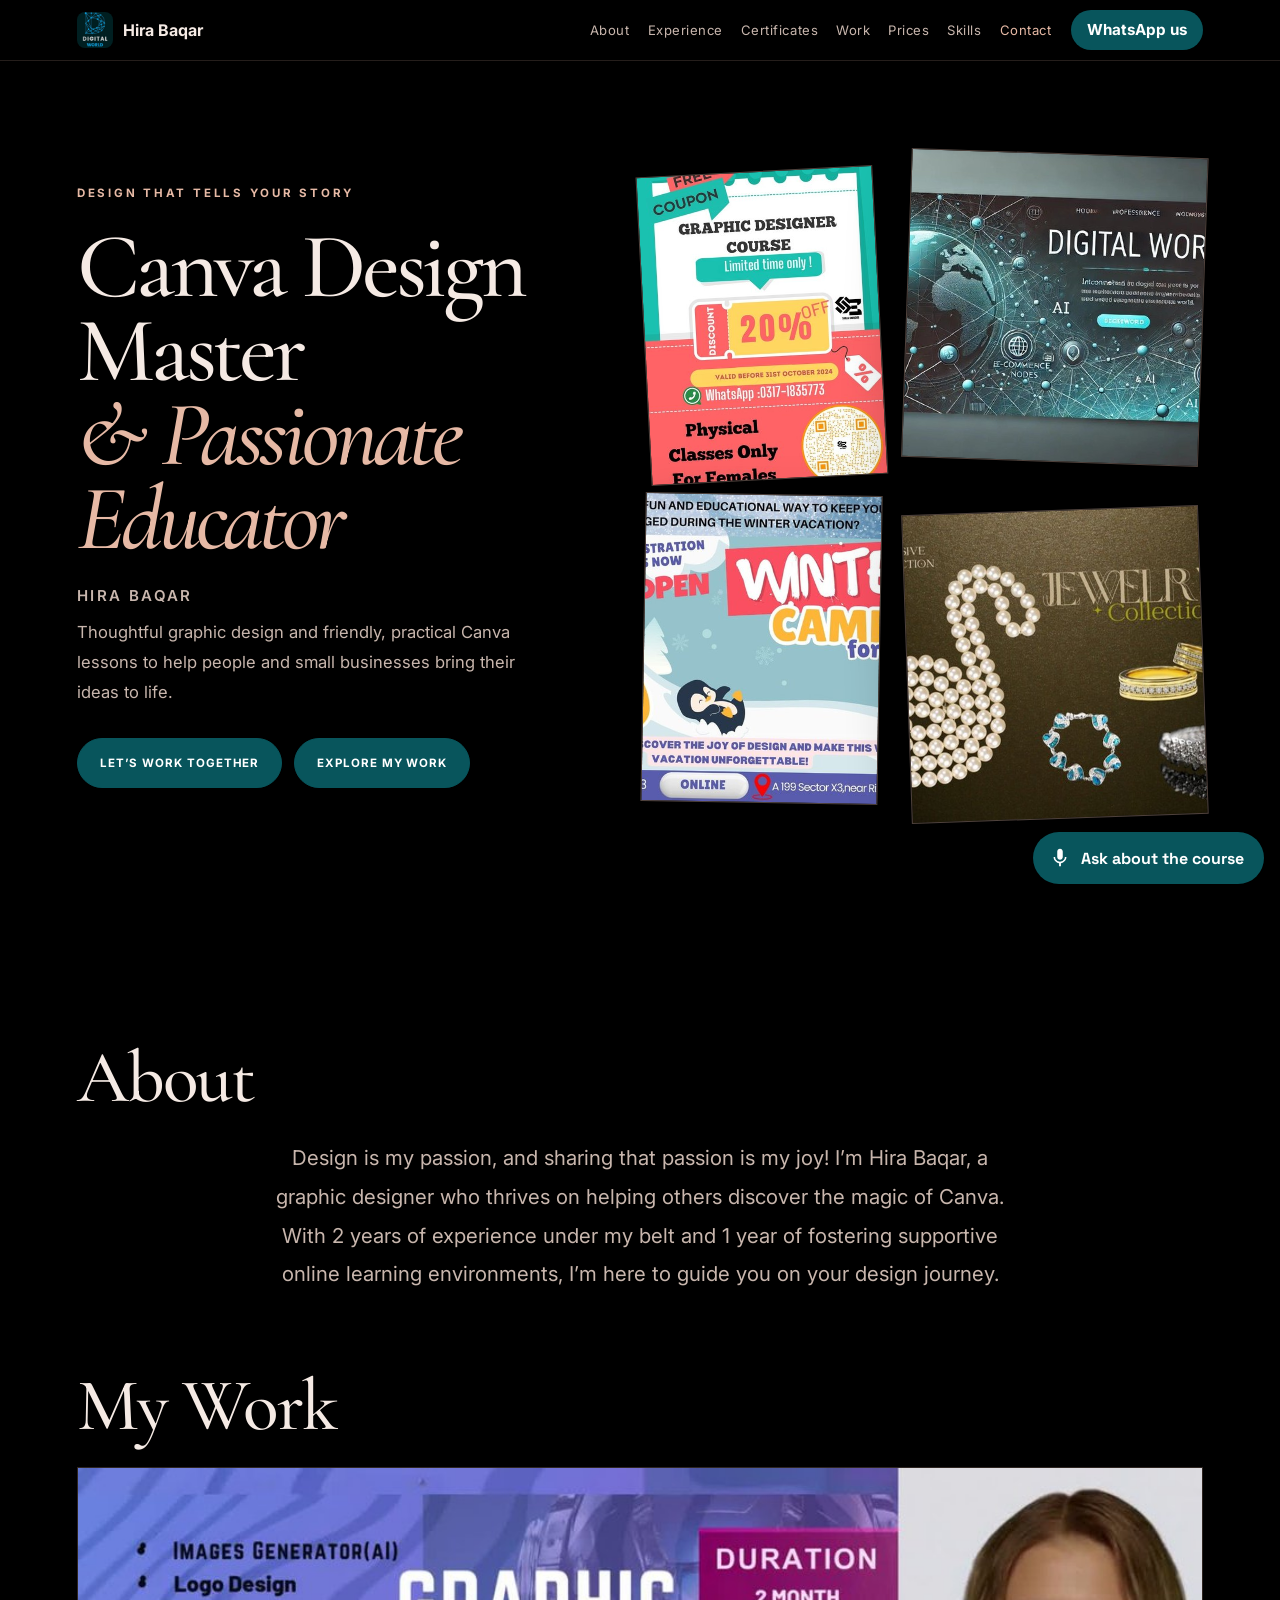
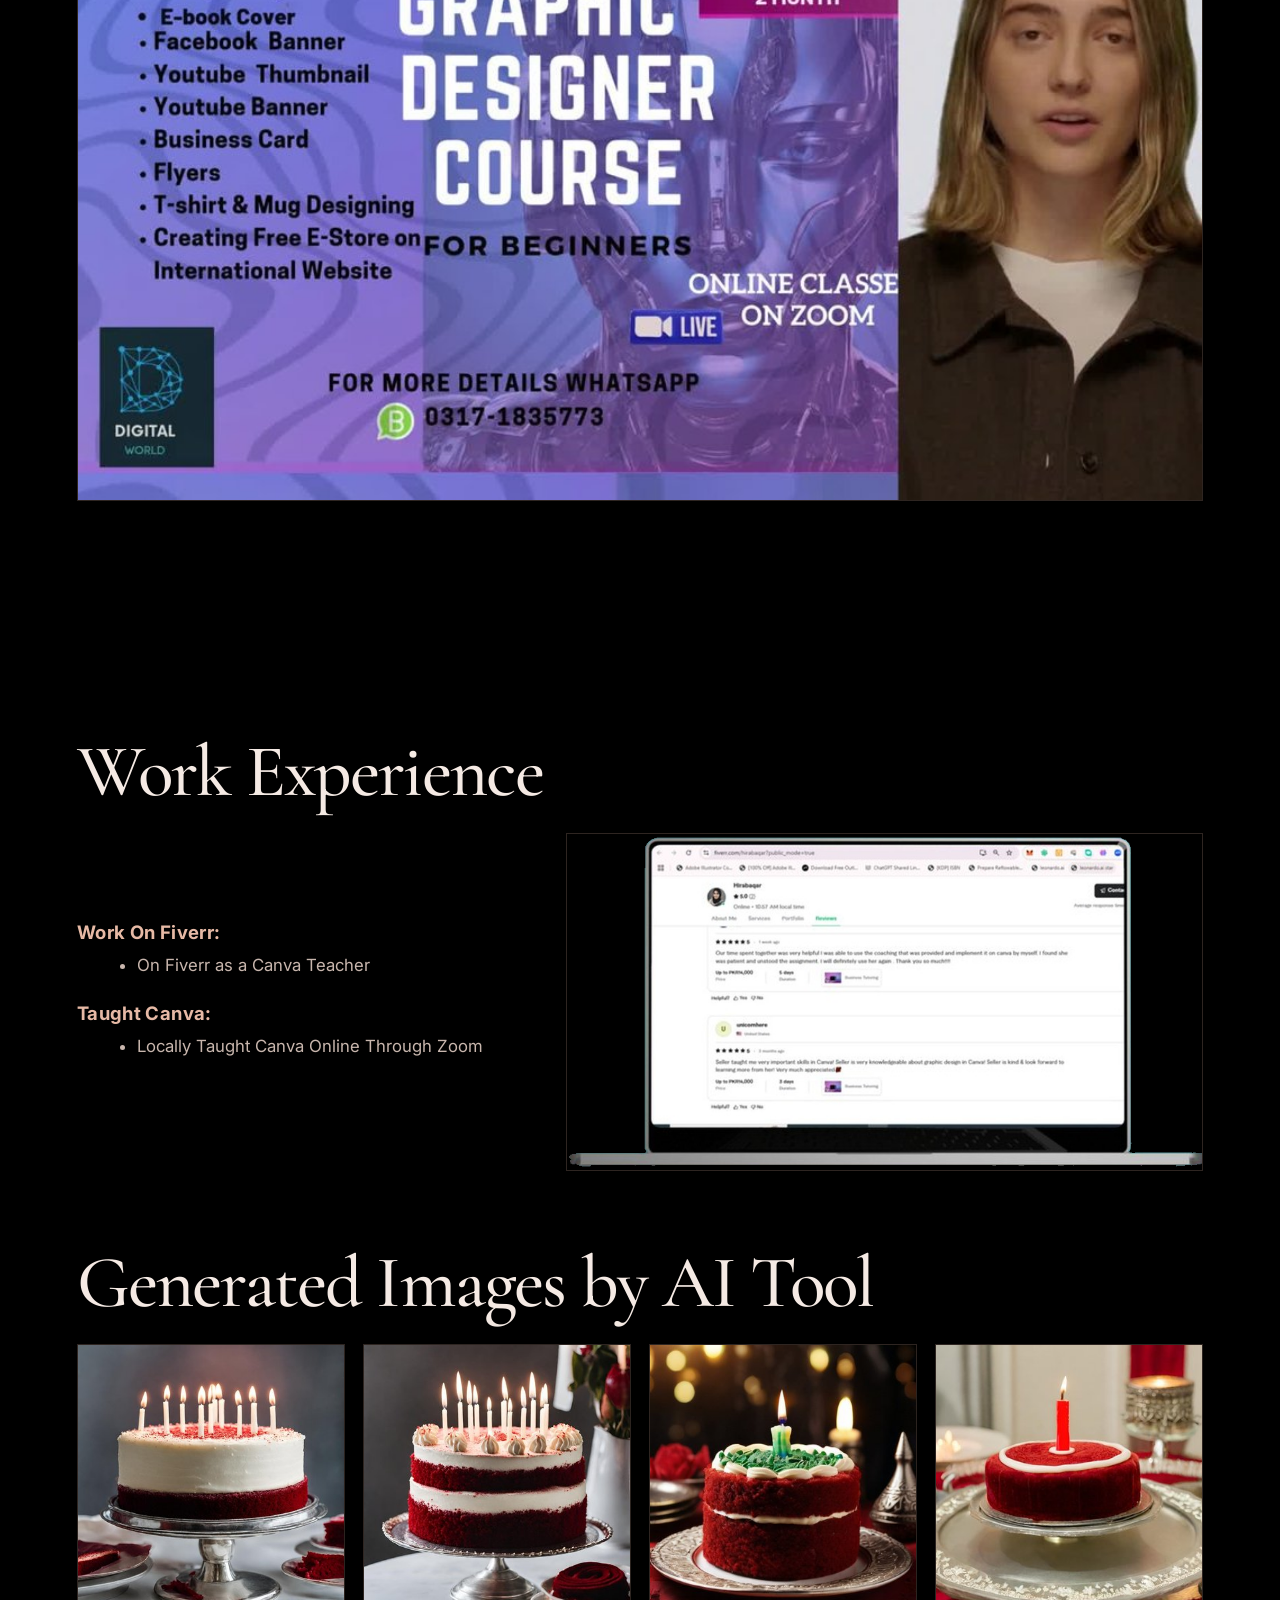
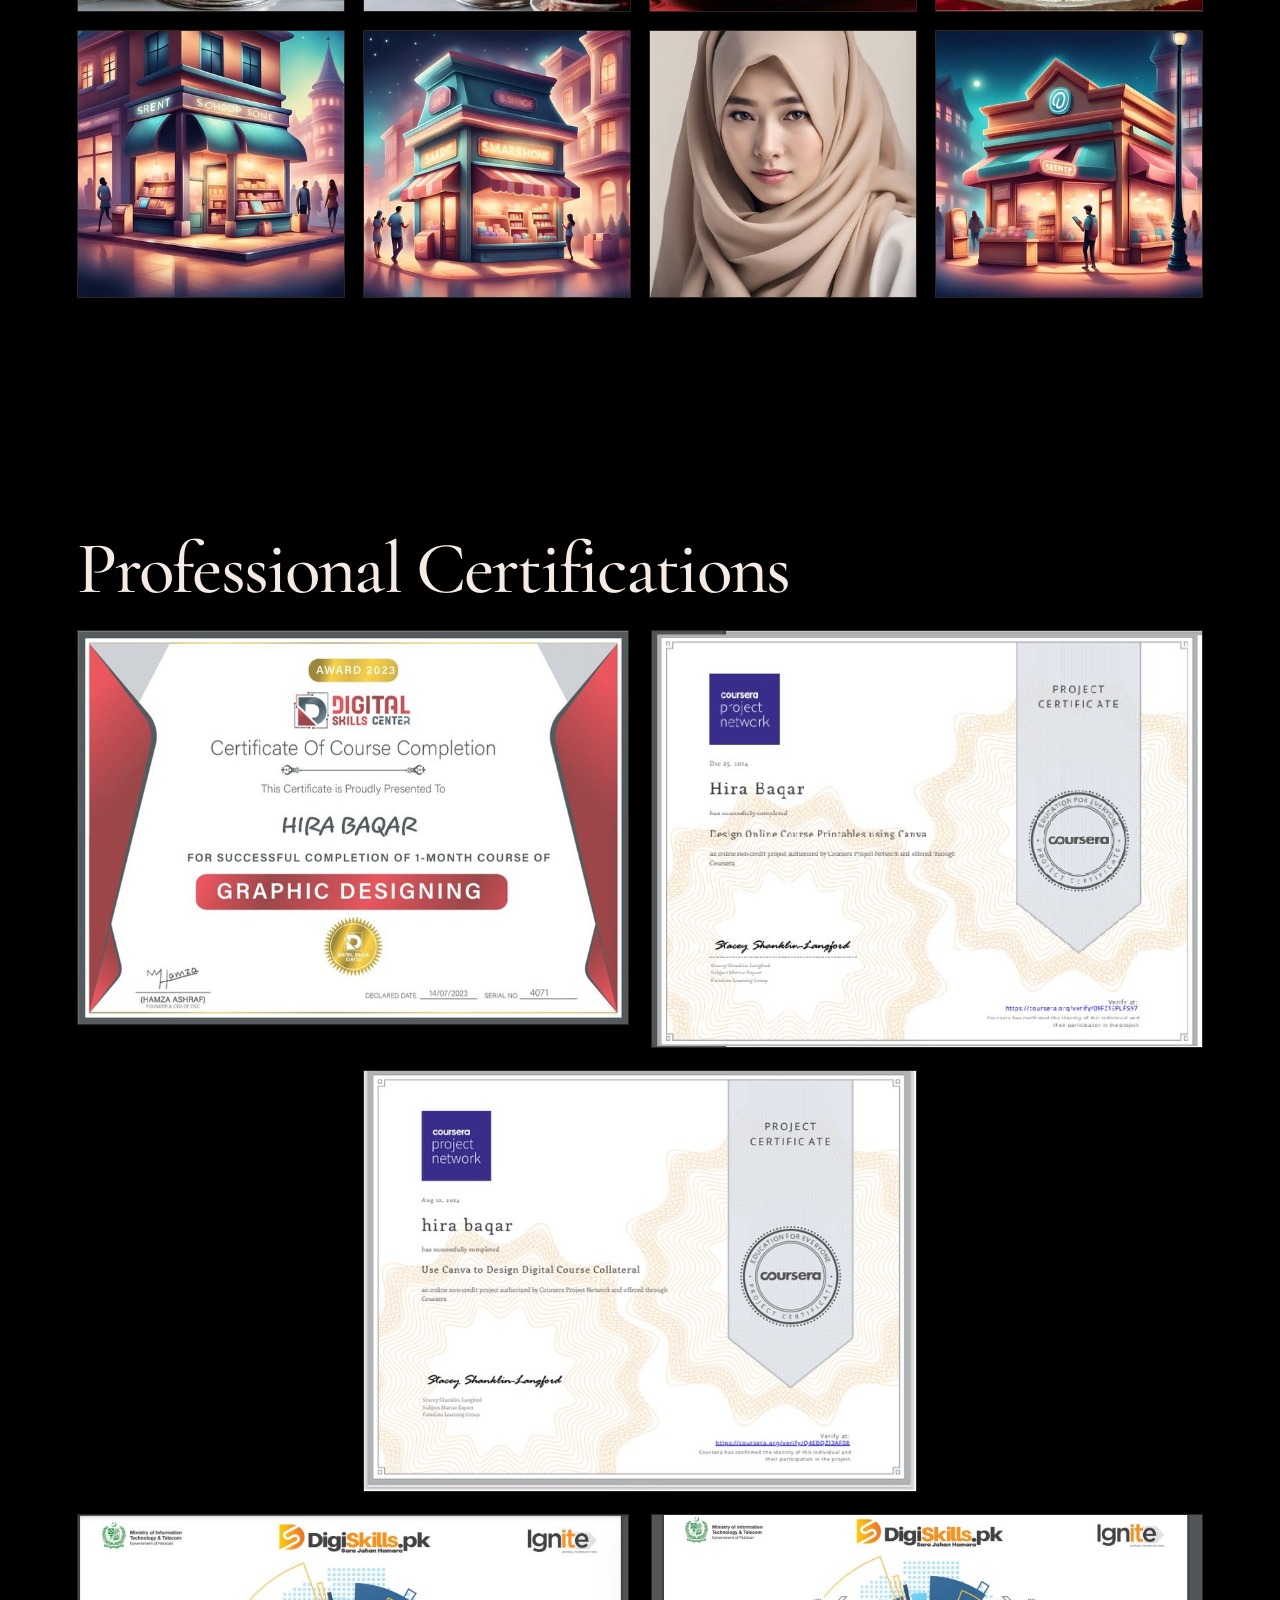
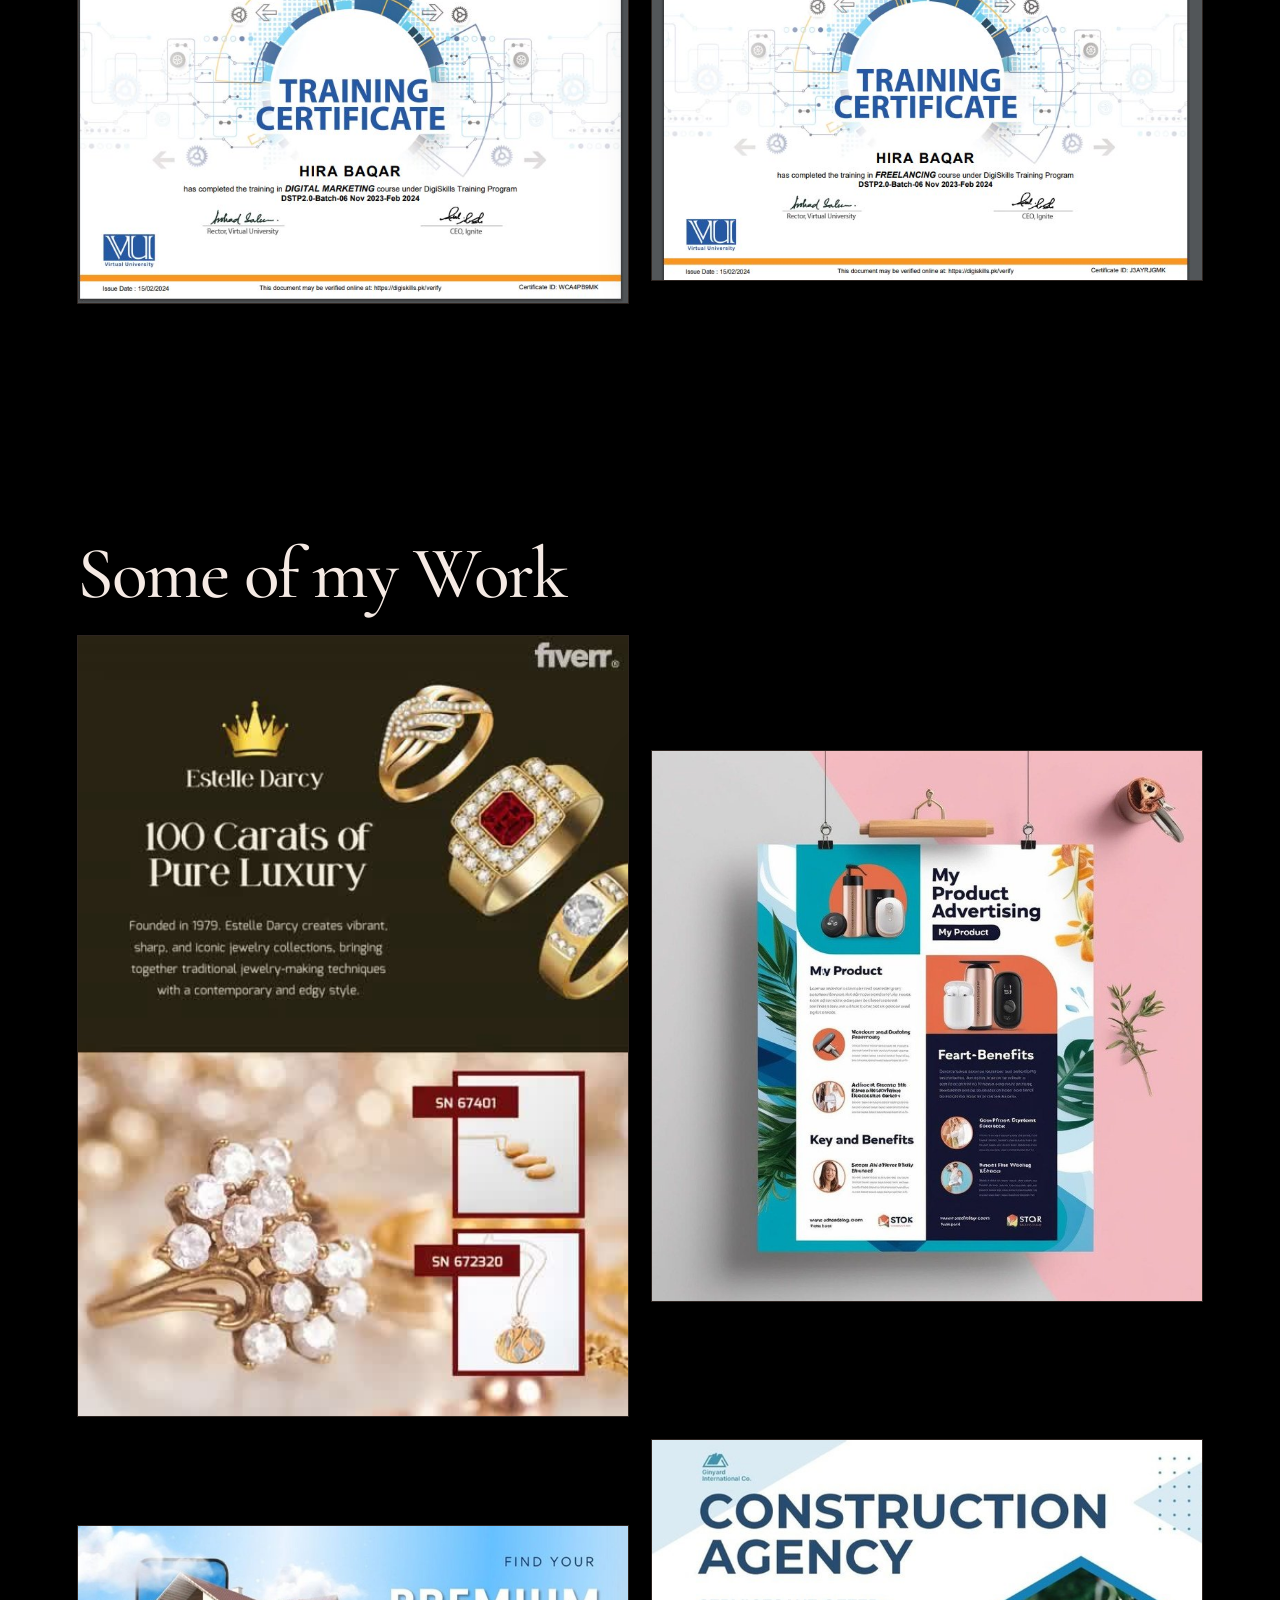
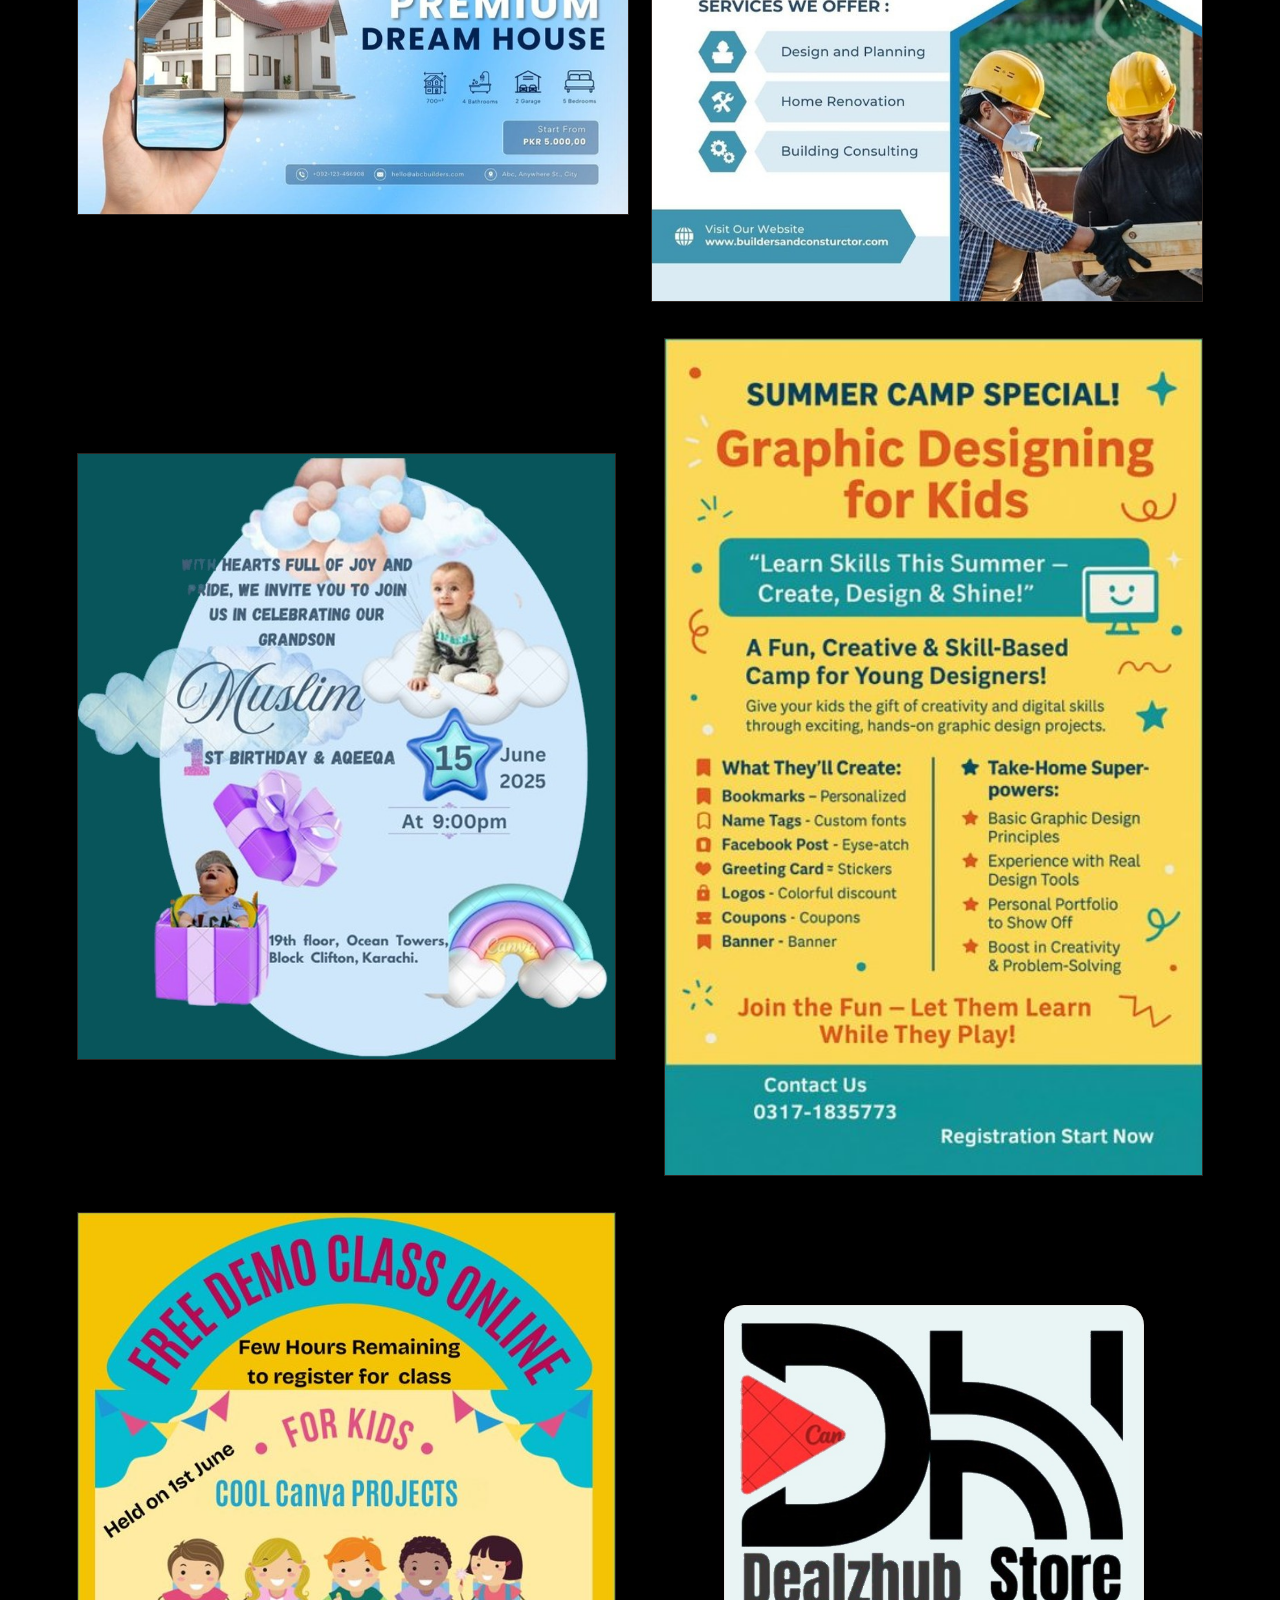
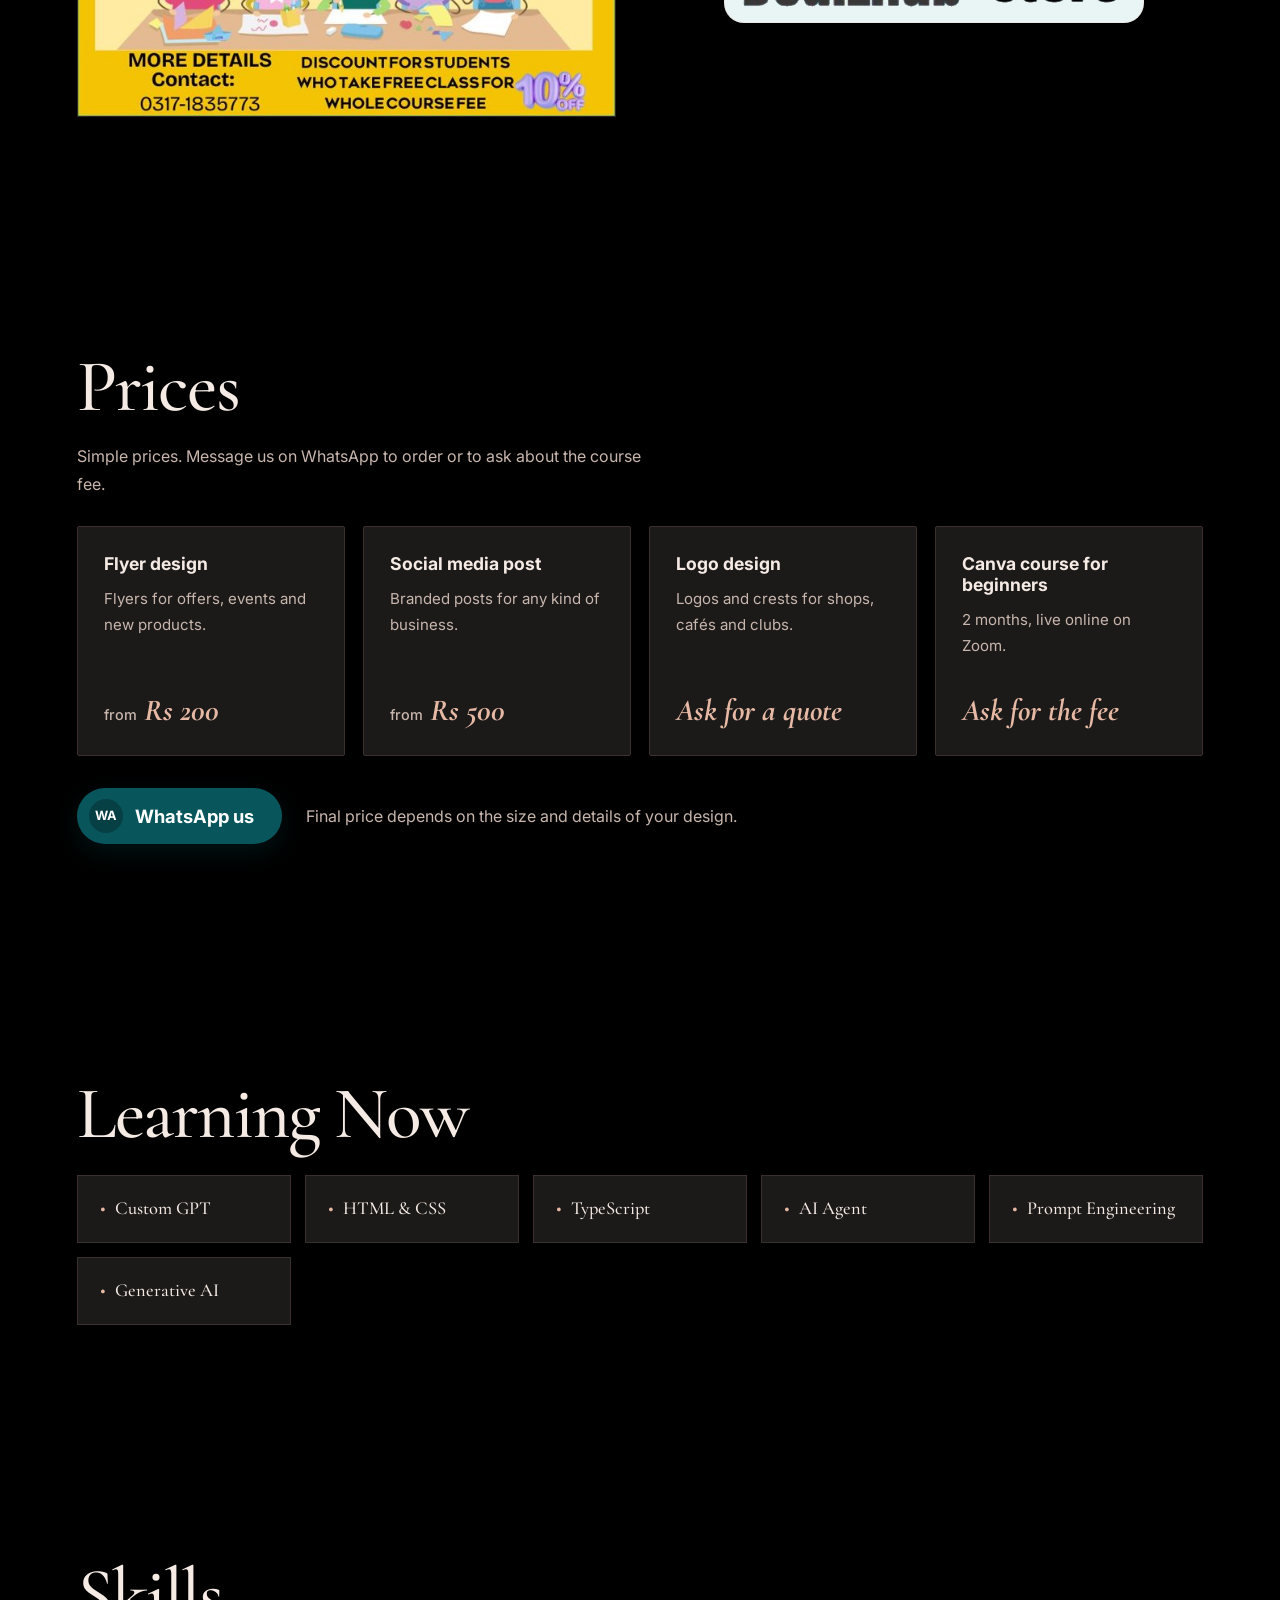
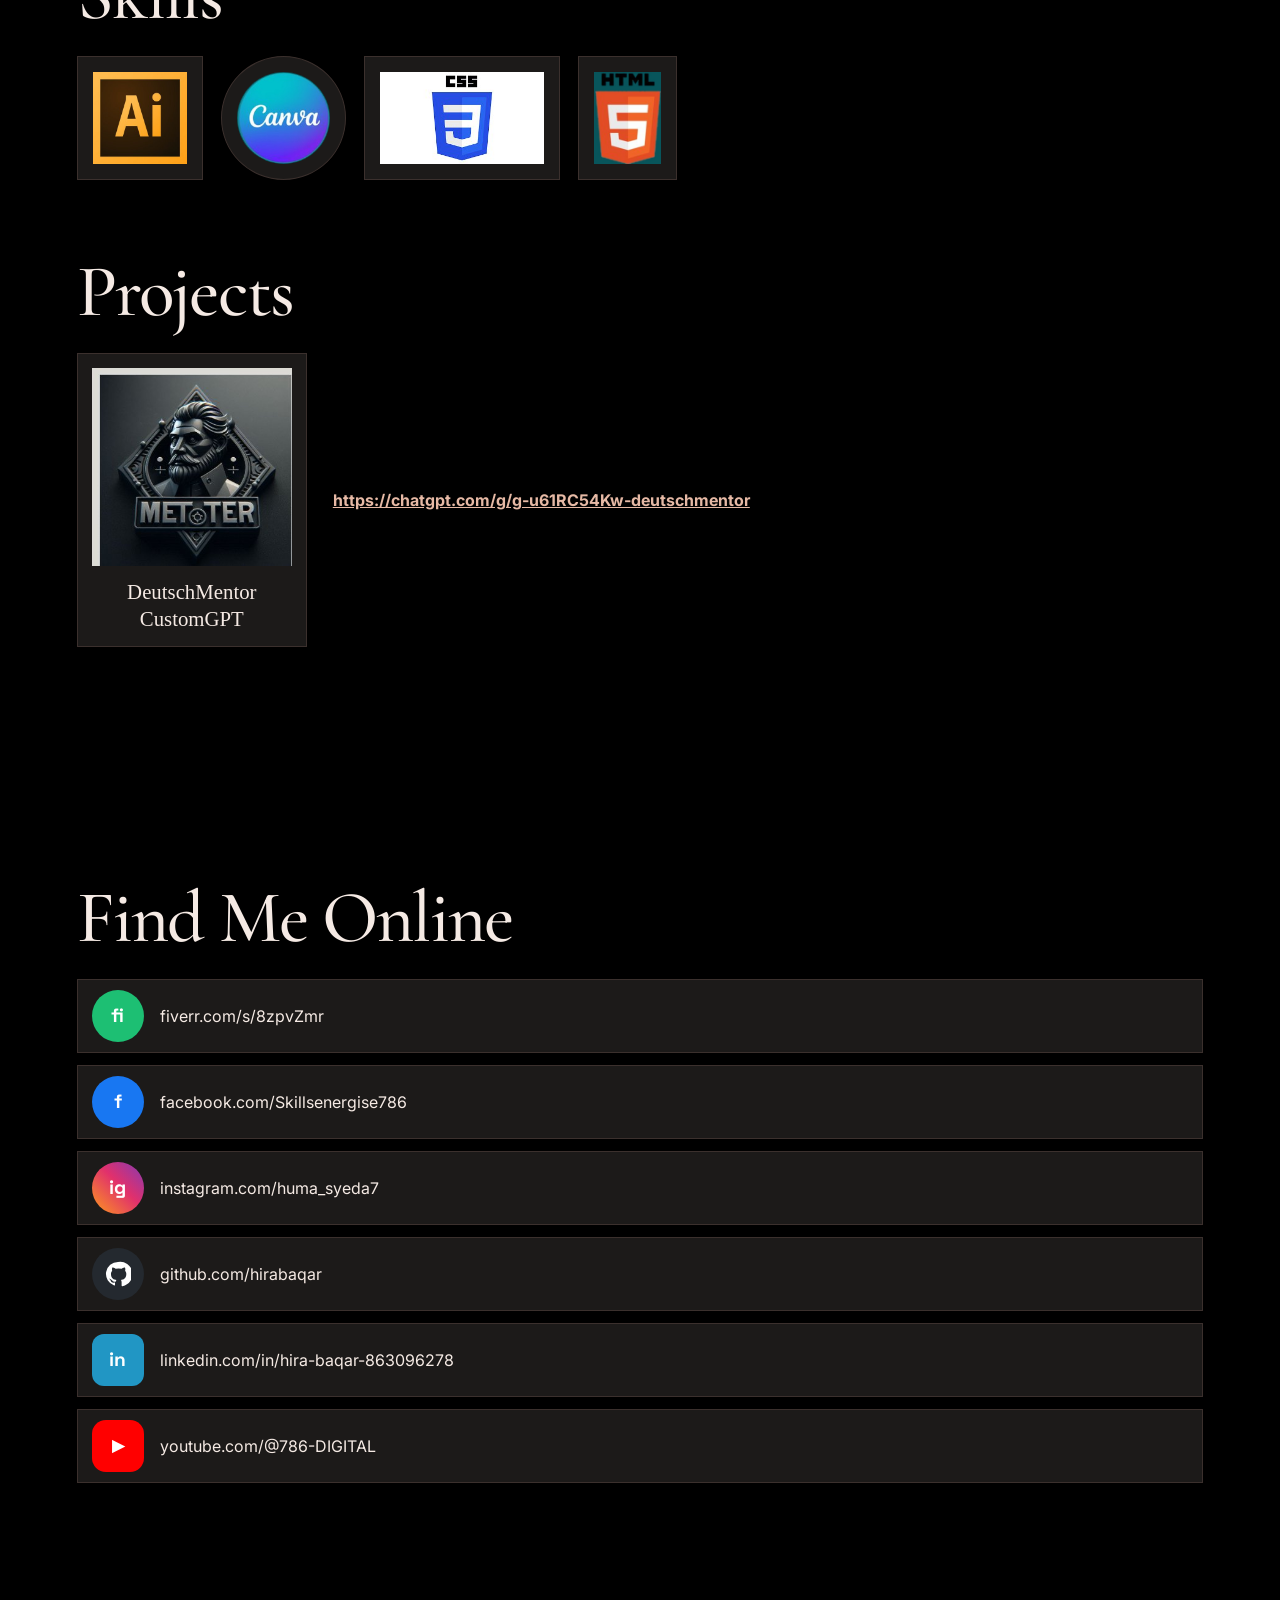
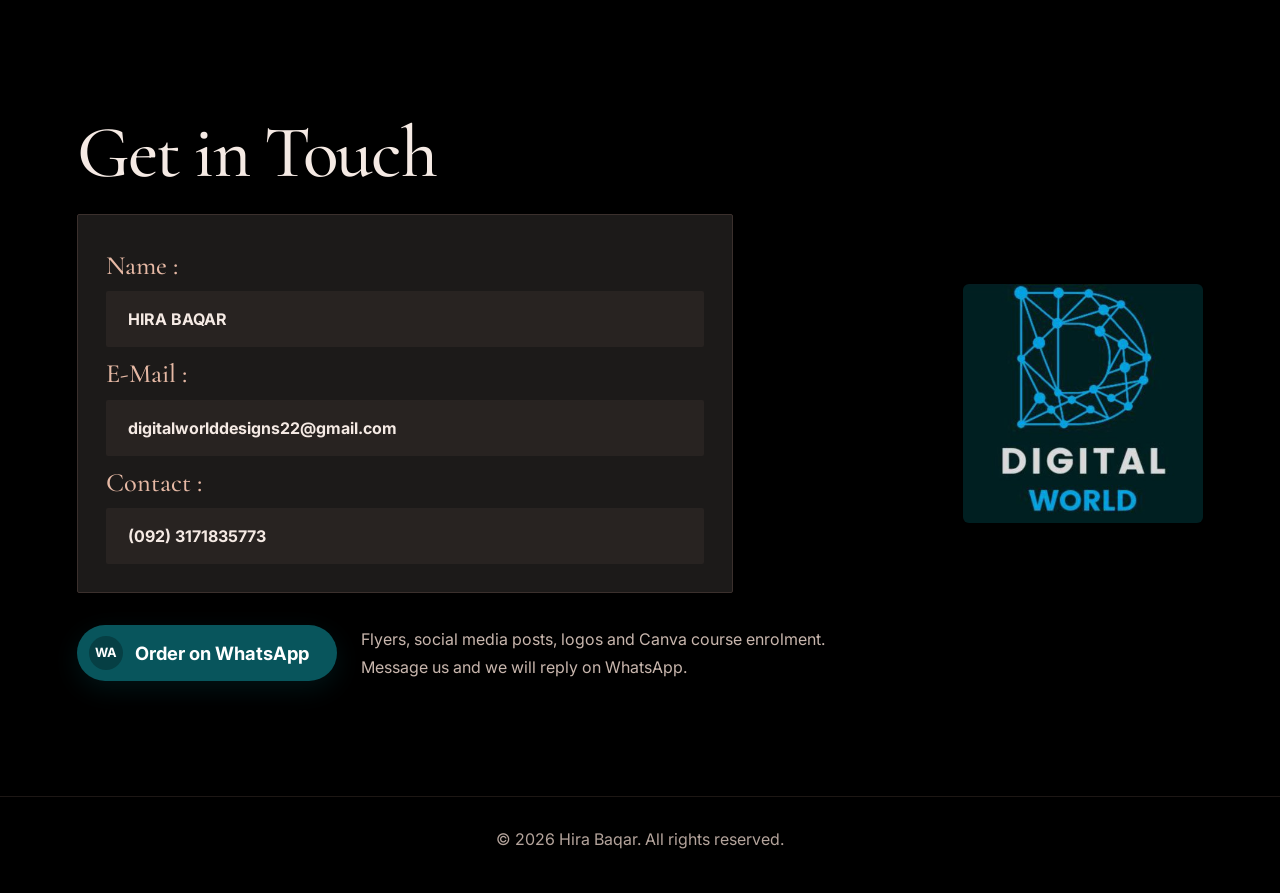
==== index.html @ 22e8c5d4 "Publish Hira Baqar portfolio Co-authored-by: Copilot <223556219+Copilot@users.noreply.github.com>" ====
<!DOCTYPE html>
<html lang="en">
<head>
<meta charset="utf-8">
<meta name="viewport" content="width=device-width, initial-scale=1, viewport-fit=cover">
<title>Hira Baqar | Canva Design Master &amp; Passionate Educator</title>
<meta name="description" content="Hira Baqar is a graphic designer and Canva educator. See her work, certificates, courses and how to get in touch.">
<meta name="theme-color" content="#000000">
<link rel="icon" type="image/png" href="favicon.png">
<link rel="apple-touch-icon" href="apple-touch-icon.png">
<meta property="og:type" content="website">
<meta property="og:title" content="Hira Baqar | Canva Design Master &amp; Passionate Educator">
<meta property="og:description" content="Graphic design work, Canva courses, certificates and contact details.">
<meta name="twitter:card" content="summary">
<link rel="preconnect" href="https://fonts.googleapis.com">
<link rel="preconnect" href="https://fonts.gstatic.com" crossorigin>
<link href="https://fonts.googleapis.com/css2?family=Cormorant+Garamond:wght@400;500;600;700&family=Inter:wght@400;500;600;700&family=Space+Grotesk:wght@500;700&display=swap" rel="stylesheet">
<link rel="stylesheet" href="style.css?v=8">
<link rel="stylesheet" href="voice-agent.css?v=7">
<script src="script.js" defer></script>
<script src="voice-agent.js?v=4" defer></script>
</head>
<body>
<div class="bg-ai" aria-hidden="true"><span>AI</span><span>&lt;/&gt;</span><span>{ }</span><span>0101</span><span>LLM</span><span>&#10022;</span></div>

<header class="topbar">
  <a class="brand" href="#top"><img src="images/logo.jpg" width="400" height="399" alt="Digital World logo">Hira Baqar</a>
  <button class="nav-toggle" type="button" aria-label="Open menu" aria-expanded="false" aria-controls="menu"><span></span><span></span><span></span></button>
  <a class="top-wa" href="https://wa.me/923171835773?text=Hello%20Hira%2C%20I%20would%20like%20to%20ask%20about%20your%20services." target="_blank" rel="noopener">WhatsApp us</a>
  <nav id="menu" aria-label="Main">
    <a href="#about">About</a><a href="#experience">Experience</a><a href="#certificates">Certificates</a><a href="#work">Work</a><a href="#prices">Prices</a><a href="#skills">Skills</a><a href="#contact">Contact</a>
  </nav>
</header>

<main id="top">

<!-- 1. Cover -->
<section class="cover">
  <div class="cover-copy">
    <p class="eyebrow">DESIGN THAT TELLS YOUR STORY</p>
    <h1>Canva Design Master<br><span>&amp; Passionate Educator</span></h1>
    <p class="name">Hira Baqar</p>
    <p class="hero-description">Thoughtful graphic design and friendly, practical Canva lessons to help people and small businesses bring their ideas to life.</p>
    <div class="cover-actions">
      <a class="button" href="#contact">LET’S WORK TOGETHER</a>
      <a class="button button-outline" href="#work">EXPLORE MY WORK</a>
    </div>
  </div>
  <div class="collage">
    <figure class="c-coupon"><img src="images/coupon.jpg" width="452" height="640" alt="Free coupon for the Graphic Designer Course, 20% off"></figure>
    <figure class="c-banner"><img src="images/digital-world.jpg" width="800" height="457" alt="Digital World website banner"></figure>
    <figure class="c-winter"><img src="images/winter-camp.jpg" width="720" height="509" alt="Winter Camp for kids poster, Basic Graphic Course"></figure>
    <figure class="c-jewel"><img src="images/jewelry-collection.jpg" width="800" height="450" alt="Jewelry collection ad with pearls, rings and bracelets"></figure>
  </div>
</section>

<!-- 2. About + My Work -->
<section id="about">
  <h2>About</h2>
  <p class="about-text">Design is my passion, and sharing that passion is my joy! I’m Hira Baqar, a graphic designer who thrives on helping others discover the magic of Canva. With 2 years of experience under my belt and 1 year of fostering supportive online learning environments, I’m here to guide you on your design journey.</p>
  <h2>My Work</h2>
  <figure class="wide"><img src="images/course-poster.jpg" width="1000" height="562" alt="Graphic Designer Course for Beginners poster: 2 months, online classes on Zoom"></figure>
</section>

<!-- 3. Work experience + AI images -->
<section id="experience">
  <h2>Work Experience</h2>
  <div class="exp">
    <div>
      <h3>Work On Fiverr:</h3>
      <ul><li>On Fiverr as a Canva Teacher</li></ul>
      <h3>Taught Canva:</h3>
      <ul><li>Locally Taught Canva Online Through Zoom</li></ul>
    </div>
    <figure><img src="images/fiverr-laptop.png" width="645" height="342" alt="Fiverr profile on a laptop with 5.0 rating and client reviews"></figure>
  </div>
  <h2>Generated Images by AI&nbsp;Tool</h2>
  <div class="grid4">
    <img src="images/ai-cake-1.jpg" width="400" height="400" alt="AI image: red velvet cake with candles on a silver stand" loading="lazy">
    <img src="images/ai-cake-2.jpg" width="400" height="400" alt="AI image: layered red velvet cake with candles" loading="lazy">
    <img src="images/ai-cake-3.jpg" width="369" height="480" alt="AI image: small red velvet cake with green candle" loading="lazy">
    <img src="images/ai-cake-4.jpg" width="446" height="341" alt="AI image: red velvet cake with a single red candle" loading="lazy">
    <img src="images/ai-shop-1.jpg" width="400" height="400" alt="AI illustration: shop with a teal awning at night" loading="lazy">
    <img src="images/ai-shop-2.jpg" width="400" height="400" alt="AI illustration: colourful corner shop" loading="lazy">
    <img src="images/ai-portrait.jpg" width="400" height="400" alt="AI portrait of a woman in a beige hijab" loading="lazy">
    <img src="images/ai-shop-3.jpg" width="400" height="400" alt="AI illustration: orange shop with street lamp" loading="lazy">
  </div>
</section>

<!-- 4. Certifications -->
<section id="certificates">
  <h2>Professional Certifications</h2>
  <div class="certs">
    <img src="images/cert-graphic-designing.jpg" width="800" height="572" alt="Digital Skills Center certificate: Graphic Designing, 1-month course" loading="lazy">
    <img src="images/cert-coursera-printables.jpg" width="633" height="479" alt="Coursera Project Network certificate: Design Online Course Printables using Canva" loading="lazy">
    <img class="center" src="images/cert-coursera-collateral.jpg" width="720" height="548" alt="Coursera Project Network certificate: Use Canva to Design Digital Course Collateral" loading="lazy">
    <img src="images/cert-digiskills-marketing.jpg" width="760" height="536" alt="DigiSkills.pk training certificate: Digital Marketing" loading="lazy">
    <img src="images/cert-digiskills-freelancing.jpg" width="785" height="521" alt="DigiSkills.pk training certificate: Freelancing" loading="lazy">
  </div>
</section>

<!-- 5. Some of my work -->
<section id="work">
  <h2>Some of my Work</h2>
  <div class="samples">
    <img class="s-jewel" src="images/work-jewelry.jpg" width="508" height="720" alt="Luxury jewelry ad: 100 Carats of Pure Luxury" loading="lazy">
    <img class="s-product" src="images/work-product.jpg" width="800" height="800" alt="Product advertising flyer with key benefits" loading="lazy">
    <img class="s-house" src="images/work-dream-house.jpg" width="800" height="418" alt="Premium Dream House real estate banner" loading="lazy">
    <img class="s-build" src="images/work-construction.jpg" width="800" height="670" alt="Construction agency social media post" loading="lazy">
  </div>

  <div class="pair">
    <img src="images/invitation.jpg" width="580" height="653" alt="Sample design: 1st birthday and Aqeeqa invitation" loading="lazy">
    <img src="images/summer-camp.jpg" width="464" height="722" alt="Summer Camp Special: Graphic Designing for Kids flyer" loading="lazy">
  </div>

  <div class="pair demo">
    <img src="images/demo-class.jpg" width="665" height="623" alt="Free demo class online for kids: cool Canva projects" loading="lazy">
    <img class="logo-sample" src="images/dealzhub-logo.jpg" width="458" height="338" alt="Dealzhub Store logo" loading="lazy">
  </div>
</section>

<!-- Prices -->
<section id="prices">
  <h2>Prices</h2>
  <p class="sub">Simple prices. Message us on WhatsApp to order or to ask about the course fee.</p>
  <ul class="prices">
    <li><h3>Flyer design</h3><p>Flyers for offers, events and new products.</p><strong class="amt"><small>from</small> Rs 200</strong></li>
    <li><h3>Social media post</h3><p>Branded posts for any kind of business.</p><strong class="amt"><small>from</small> Rs 500</strong></li>
    <li><h3>Logo design</h3><p>Logos and crests for shops, cafés and clubs.</p><strong class="amt">Ask for a quote</strong></li>
    <li><h3>Canva course for beginners</h3><p>2 months, live online on Zoom.</p><strong class="amt">Ask for the fee</strong></li>
  </ul>
  <p class="order-row">
    <a class="wa-btn" href="https://wa.me/923171835773?text=Hello%20Hira%2C%20I%20would%20like%20to%20know%20the%20prices." target="_blank" rel="noopener"><span class="wa-icon" aria-hidden="true">WA</span>WhatsApp us</a>
    <span class="note">Final price depends on the size and details of your design.</span>
  </p>
</section>

<!-- 6. Learning now -->
<section id="learning">
  <h2>Learning Now</h2>
  <ul class="learn">
    <li>Custom GPT</li><li>HTML &amp; CSS</li><li>TypeScript</li><li>AI Agent</li><li>Prompt Engineering</li><li>Generative AI</li>
  </ul>
</section>

<!-- 7. Skills + Projects -->
<section id="skills">
  <h2>Skills</h2>
  <div class="icons">
    <img src="images/skill-illustrator.jpg" width="300" height="294" alt="Adobe Illustrator">
    <img class="round" src="images/skill-canva.jpg" width="162" height="160" alt="Canva">
    <img src="images/skill-css.jpg" width="300" height="168" alt="CSS3">
    <img src="images/skill-html.jpg" width="124" height="172" alt="HTML5">
  </div>
  <h2>Projects</h2>
  <div class="project">
    <figure>
      <img src="images/project-deutschmentor.jpg" width="327" height="324" alt="DeutschMentor custom GPT logo" loading="lazy">
      <figcaption>DeutschMentor<br>CustomGPT</figcaption>
    </figure>
    <a class="link" href="https://chatgpt.com/g/g-u61RC54Kw-deutschmentor" target="_blank" rel="noopener">https://chatgpt.com/g/g-u61RC54Kw-deutschmentor</a>
  </div>
</section>

<!-- 8. Find me online -->
<section id="online">
  <h2>Find Me Online</h2>
  <ul class="social">
    <li><a href="https://www.fiverr.com/s/8zpvZmr" target="_blank" rel="noopener"><span class="dot fi">fi</span>fiverr.com/s/8zpvZmr</a></li>
    <li><a href="https://www.facebook.com/Skillsenergise786/" target="_blank" rel="noopener"><span class="dot fb">f</span>facebook.com/Skillsenergise786</a></li>
    <li><a href="https://www.instagram.com/huma_syeda7/" target="_blank" rel="noopener"><span class="dot ig">ig</span>instagram.com/huma_syeda7</a></li>
    <li><a href="https://github.com/hirabaqar" target="_blank" rel="noopener"><span class="dot gh" aria-hidden="true"><svg viewBox="0 0 24 24" focusable="false"><path fill="currentColor" d="M12 .9a11.1 11.1 0 0 0-3.51 21.63c.56.1.76-.24.76-.54v-2.08c-3.1.67-3.76-1.32-3.76-1.32-.5-1.29-1.24-1.63-1.24-1.63-1.01-.69.08-.68.08-.68 1.12.08 1.7 1.15 1.7 1.15 1 .1.76 2.26 3.87 1.61.1-.72.4-1.22.7-1.5-2.48-.28-5.09-1.24-5.09-5.52 0-1.22.44-2.22 1.15-3-.12-.28-.5-1.43.11-2.98 0 0 .94-.3 3.05 1.15a10.58 10.58 0 0 1 5.55 0c2.11-1.44 3.05-1.15 3.05-1.15.61 1.55.23 2.7.11 2.98.72.78 1.15 1.78 1.15 3 0 4.29-2.61 5.24-5.1 5.51.4.35.75 1.03.75 2.08v3.08c0 .3.2.65.77.54A11.1 11.1 0 0 0 12 .9Z"/></svg></span>github.com/hirabaqar</a></li>
    <li><a href="https://www.linkedin.com/in/hira-baqar-863096278/" target="_blank" rel="noopener"><span class="dot in">in</span>linkedin.com/in/hira-baqar-863096278</a></li>
    <li><a href="https://www.youtube.com/@786-DIGITAL" target="_blank" rel="noopener"><span class="dot yt">&#9654;</span>youtube.com/@786-DIGITAL</a></li>
  </ul>
</section>

<!-- 9. Get in touch -->
<section id="contact">
  <h2>Get in Touch</h2>
  <div class="contact-wrap">
    <dl class="card">
      <dt>Name :</dt><dd>HIRA BAQAR</dd>
      <dt>E-Mail :</dt><dd><a href="mailto:digitalworlddesigns22@gmail.com">digitalworlddesigns22@gmail.com</a></dd>
      <dt>Contact :</dt><dd><a href="https://wa.me/923171835773" target="_blank" rel="noopener">(092) 3171835773</a></dd>
    </dl>
    <img class="logo" src="images/logo.jpg" width="400" height="399" alt="Digital World logo">
  </div>
  <p class="order-row">
    <a class="wa-btn" href="https://wa.me/923171835773?text=Hello%20Hira%2C%20I%20would%20like%20to%20order%20a%20design." target="_blank" rel="noopener"><span class="wa-icon" aria-hidden="true">WA</span>Order on WhatsApp</a>
    <span class="note">Flyers, social media posts, logos and Canva course enrolment. Message us and we will reply on WhatsApp.</span>
  </p>
</section>

</main>
<footer>© <span id="year">2026</span> Hira Baqar. All rights reserved.</footer>
<div class="lightbox" hidden role="dialog" aria-modal="true" aria-label="Image preview">
  <button class="lb-close" type="button" aria-label="Close preview">&times;</button>
  <img alt="">
</div>
</body>
</html>
---- style.css ----
/* Colours taken from the portfolio pages */
:root{
  --bg:#08555c;        /* webpage background */
  --yellow:#e2dc11;    /* headings */
  --card:#063f44;      /* cards and panels (a little darker than the page) */
  --ink:#a8e6e8;      /* light teal sub headings */
  --white:#fff;
  --field:#ececec;
  --pad:clamp(20px,5vw,56px);
}
*{box-sizing:border-box;margin:0}
html{scroll-behavior:smooth;scroll-padding-top:72px}
body{background:var(--bg);color:var(--white);font:500 1.1rem/1.6 "Space Grotesk",system-ui,sans-serif;overflow-x:hidden;
  padding-bottom:env(safe-area-inset-bottom,0px)}
h1,h2{font-family:"Playfair Display",Georgia,serif;font-style:italic;font-weight:900;color:var(--yellow);line-height:1.1}
h3{font:700 1.5rem "Space Grotesk",sans-serif;color:var(--ink)}
a{color:inherit}
:focus-visible{outline:3px solid var(--yellow);outline-offset:3px}

/* Every picture and picture frame uses the same colour as the webpage */
img,figure,.collage,.samples,.pair,.grid4,.certs,.icons{background-color:var(--bg)}
img{display:block;max-width:100%;height:auto}

/* top bar */
.topbar{position:sticky;top:0;z-index:20;display:flex;align-items:center;gap:20px;flex-wrap:wrap;
  padding:10px var(--pad);padding-top:calc(10px + env(safe-area-inset-top,0px));background:var(--bg);border-bottom:1px solid rgba(255,255,255,.25)}
.brand{display:flex;align-items:center;gap:10px;text-decoration:none;font-weight:700}
.brand img{width:36px;height:36px;border-radius:8px}
.topbar nav{margin-left:auto;display:flex;gap:18px;flex-wrap:wrap}
.topbar nav a{text-decoration:none;font-size:.95rem}
.topbar nav a:hover{color:var(--yellow)}

section{max-width:1080px;margin:0 auto;padding:56px var(--pad)}
section h2{font-size:clamp(2.2rem,6vw,3.6rem);margin-bottom:20px}
section h2:not(:first-child){margin-top:56px}

/* cover */
.cover{text-align:center;padding-top:40px}
.cover h1{font-size:clamp(2rem,6.5vw,4rem)}
.name{font:700 clamp(2rem,6vw,3.4rem)/1.2 "Space Grotesk",sans-serif;margin:22px 0 10px}
.collage{display:grid;grid-template-columns:1fr 1.25fr;gap:28px 36px;align-items:center;margin-top:24px;text-align:left}
.collage img{width:100%}
.c-coupon{transform:rotate(-8deg)}
.c-banner{transform:rotate(4deg)}
.c-winter{transform:rotate(-1deg)}
.c-jewel{transform:rotate(1deg)}
.collage figure{transition:transform .3s ease}
.collage figure:hover{transform:rotate(0) scale(1.03)}

/* about */
.about-text{max-width:760px;margin:0 auto;text-align:center;font-weight:700;font-size:clamp(1.1rem,2.6vw,1.45rem)}
.wide img{width:100%}

/* experience */
.exp{display:grid;grid-template-columns:.8fr 1.2fr;gap:32px;align-items:center}
.exp ul{margin:8px 0 22px 1.2em;font-size:1.3rem}
.grid4{display:grid;grid-template-columns:repeat(4,1fr);gap:16px}
.grid4 img{width:100%;aspect-ratio:1;object-fit:cover}

/* certificates */
.certs{display:grid;grid-template-columns:1fr 1fr;gap:20px}
.certs img{width:100%}
.certs .center{grid-column:1/-1;justify-self:center;width:calc(50% - 10px)}

/* samples */
.samples{display:grid;grid-template-columns:1fr 1fr;gap:20px;align-items:center}
.samples img{width:100%}
.s-house{grid-column:1/2}
.pair{display:grid;grid-template-columns:1fr 1fr;gap:28px;align-items:center;margin-top:36px}
.pair img{width:100%}
.demo .logo-sample{max-width:420px;justify-self:center}

/* learning now */
.learn{list-style:none;padding:0;font:500 clamp(1.6rem,4.5vw,2.6rem)/1.5 "Playfair Display",Georgia,serif;font-style:normal}
.learn li::before{content:"•";margin-right:.5em}

/* skills + projects */
.icons{display:flex;flex-wrap:wrap;gap:28px;align-items:flex-end}
.icons img{height:120px;width:auto}
.icons .round{border-radius:50%}
.project{display:flex;flex-wrap:wrap;gap:32px;align-items:center}
.project figure{width:230px;text-align:center}
.project figcaption{font:500 1.3rem/1.3 "Playfair Display",Georgia,serif;margin-top:12px}
.link{overflow-wrap:anywhere;font-weight:700}

/* find me online */
.social{list-style:none;padding:0;display:grid;gap:18px}
.social a{display:flex;align-items:center;gap:16px;text-decoration:none;font-size:clamp(1rem,2.6vw,1.5rem);overflow-wrap:anywhere}
.social a:hover{color:var(--yellow)}
.dot{flex:none;display:grid;place-items:center;width:52px;height:52px;border-radius:50%;font:700 1.2rem "Space Grotesk",sans-serif;color:#fff;text-transform:lowercase}
.dot svg{width:26px;height:26px}
.fi{background:#1dbf73}.fb{background:#1877f2}.social .dot.in{background:#2196c4;border-radius:12px}.yt{background:#f00;border-radius:14px;font-size:1rem}
.social .dot.gh{background:#24292f}
.ig{background:linear-gradient(45deg,#fd9a1c,#e1306c 55%,#833ab4)}

/* get in touch */
.contact-wrap{display:grid;grid-template-columns:1.2fr .8fr;gap:32px;align-items:end}
.card{background:var(--card);border-radius:28px;padding:24px 28px 28px}
.card dt{font:500 clamp(1.6rem,4vw,2.4rem)/1.2 "Playfair Display",Georgia,serif;font-style:normal;color:var(--yellow);margin-top:10px}
.card dd{background:var(--field);color:#000;font-weight:700;font-size:1.15rem;border-radius:20px;padding:14px 22px;margin-top:8px;overflow-wrap:anywhere}
.card dd a{text-decoration:none}
.logo{width:min(240px,100%);justify-self:end;border-radius:6px}

footer{text-align:center;padding:28px var(--pad) 40px;opacity:.9}

/* tablet and phone */
@media (max-width:820px){
  .topbar nav{display:none}
  .collage,.exp,.pair,.contact-wrap{grid-template-columns:1fr}
  .collage{gap:32px}
  .c-coupon{max-width:340px;margin:0 auto}
  .grid4{grid-template-columns:1fr 1fr}
  .logo{justify-self:start;width:180px}
  section{padding-top:44px;padding-bottom:44px}
}
@media (max-width:560px){
  .certs,.samples{grid-template-columns:1fr}
  .certs .center{width:100%}
  .icons img{height:90px}
  .dot{width:44px;height:44px}
}
@media (prefers-reduced-motion:reduce){
  html{scroll-behavior:auto}
  .collage figure{transition:none}
}

/* ---------- menu button (phones) ---------- */
.nav-toggle{display:none;margin-left:auto;width:44px;height:44px;padding:0;background:none;border:1px solid rgba(255,255,255,.55);border-radius:10px;cursor:pointer;flex-direction:column;justify-content:center;align-items:center;gap:5px}
.nav-toggle span{display:block;width:20px;height:2px;background:#fff}
.topbar nav a.active{color:var(--yellow)}
@media (max-width:820px){
  .nav-toggle{display:inline-flex}
  .topbar nav{display:none;width:100%;flex-direction:column;gap:2px;margin:0}
  .topbar nav.open{display:flex}
  .topbar nav a{padding:10px 0;font-size:1.05rem}
}

/* ---------- scroll reveal (only when JavaScript is on) ---------- */
.js .reveal{opacity:0;transform:translateY(24px);transition:opacity .6s ease,transform .6s ease}
.js .reveal.in{opacity:1;transform:none}
@media (prefers-reduced-motion:reduce){.js .reveal{opacity:1;transform:none;transition:none}}

/* ---------- image preview (lightbox) ---------- */
main img[role="button"]{cursor:zoom-in}
.lightbox{position:fixed;inset:0;z-index:50;display:grid;place-items:center;padding:20px;background:rgba(0,40,44,.94)}
.lightbox[hidden]{display:none}
.lightbox img{width:auto;height:auto;max-width:min(94vw,1100px);max-height:88vh;border-radius:10px;background:var(--bg)}
.lb-close{position:absolute;top:calc(12px + env(safe-area-inset-top,0px));right:14px;width:46px;height:46px;border:0;border-radius:50%;background:#08555C;color:#fff;font-size:1.8rem;line-height:1;cursor:pointer}

/* ---------- Order on WhatsApp button ---------- */
.order-row{display:flex;flex-wrap:wrap;align-items:center;gap:16px 24px;margin-top:32px}
.wa-btn{display:inline-flex;align-items:center;gap:12px;min-height:56px;padding:0 28px 0 12px;border-radius:999px;background:#25d366;color:#04301a;font-weight:700;font-size:1.15rem;text-decoration:none;box-shadow:0 8px 24px rgba(0,0,0,.25);transition:transform .2s ease,box-shadow .2s ease}
.wa-btn:hover{transform:translateY(-2px);box-shadow:0 12px 28px rgba(0,0,0,.3)}
.wa-btn:focus-visible{outline-color:#fff}
.wa-icon{display:grid;place-items:center;width:34px;height:34px;border-radius:50%;background:#04301a;color:#25d366;font-size:.8rem;font-weight:700}
.order-row .note{max-width:32em}
@media (max-width:560px){.wa-btn{width:100%;justify-content:center}}
@media (prefers-reduced-motion:reduce){.wa-btn{transition:none}.wa-btn:hover{transform:none}}

/* ---------- Page background: dominant teal + AI texture ---------- */
html{background:var(--bg)}
body{background:transparent}
body::before{content:"";position:fixed;inset:0;z-index:-1;pointer-events:none;
  background:
    radial-gradient(60% 50% at 12% 8%,rgba(255,255,255,.12),transparent 70%),
    radial-gradient(55% 45% at 92% 90%,rgba(226,220,17,.09),transparent 70%),
    url("data:image/svg+xml,%3Csvg xmlns='http://www.w3.org/2000/svg' width='420' height='420' viewBox='0 0 420 420' fill='none' stroke='white' stroke-opacity='.13' stroke-width='1.2'%3E%3Cpath d='M30 60L120 30L210 90L300 40L390 110M120 30L100 140L210 90M100 140L40 230M210 90L260 200L390 110M260 200L330 300L390 250M40 230L150 300L260 200M150 300L120 390M330 300L300 400M40 230L30 60'/%3E%3Cg fill='white' fill-opacity='.2' stroke='none'%3E%3Ccircle cx='30' cy='60' r='4'/%3E%3Ccircle cx='120' cy='30' r='5'/%3E%3Ccircle cx='210' cy='90' r='4'/%3E%3Ccircle cx='300' cy='40' r='3'/%3E%3Ccircle cx='390' cy='110' r='4'/%3E%3Ccircle cx='100' cy='140' r='5'/%3E%3Ccircle cx='40' cy='230' r='4'/%3E%3Ccircle cx='260' cy='200' r='5'/%3E%3Ccircle cx='330' cy='300' r='4'/%3E%3Ccircle cx='390' cy='250' r='3'/%3E%3Ccircle cx='150' cy='300' r='5'/%3E%3Ccircle cx='120' cy='390' r='3'/%3E%3Ccircle cx='300' cy='400' r='3'/%3E%3C/g%3E%3Crect x='296' y='336' width='46' height='34' rx='7'/%3E%3Cpath d='M306 336v-8M319 336v-8M332 336v-8M306 370v8M319 370v8M332 370v8'/%3E%3Ctext x='308' y='359' font-family='monospace' font-size='15' font-weight='700' fill='white' fill-opacity='.22' stroke='none'%3EAI%3C/text%3E%3C/svg%3E") 0 0/420px 420px,
    url("data:image/svg+xml,%3Csvg xmlns='http://www.w3.org/2000/svg' width='640' height='640' viewBox='0 0 640 640' fill='none' stroke='white' stroke-opacity='.09' stroke-width='1.2'%3E%3Cpath d='M40 80H180V160H300M180 160V260H90M300 160V60H420M420 60V140H560M560 140V240M90 260V380H220M220 380V470H400M400 470H520V560M300 380H460V300H600M60 560H160V620'/%3E%3Cg fill='white' fill-opacity='.14' stroke='none'%3E%3Ccircle cx='40' cy='80' r='4'/%3E%3Ccircle cx='300' cy='160' r='4'/%3E%3Ccircle cx='90' cy='260' r='4'/%3E%3Ccircle cx='560' cy='240' r='4'/%3E%3Ccircle cx='220' cy='380' r='4'/%3E%3Ccircle cx='520' cy='560' r='4'/%3E%3Ccircle cx='600' cy='300' r='4'/%3E%3Ccircle cx='160' cy='620' r='4'/%3E%3C/g%3E%3Ctext x='330' y='430' font-family='monospace' font-size='13' fill='white' fill-opacity='.14' stroke='none'%3E0110 1001 0011%3C/text%3E%3Ctext x='60' y='520' font-family='monospace' font-size='13' fill='white' fill-opacity='.14' stroke='none'%3E01 10 11 00 10%3C/text%3E%3C/svg%3E") 140px 90px/640px 640px}
.bg-ai{position:fixed;inset:0;z-index:-1;overflow:hidden;pointer-events:none}
.bg-ai span{position:absolute;font:700 clamp(2rem,6vw,4.6rem) "Space Grotesk",monospace;color:rgba(255,255,255,.07);animation:bgfloat 16s ease-in-out infinite}
.bg-ai span:nth-child(1){top:12%;left:6%}
.bg-ai span:nth-child(2){top:20%;right:7%;animation-delay:-4s}
.bg-ai span:nth-child(3){top:52%;left:3%;animation-delay:-8s}
.bg-ai span:nth-child(4){top:62%;right:5%;animation-delay:-2s}
.bg-ai span:nth-child(5){bottom:8%;left:12%;animation-delay:-10s}
.bg-ai span:nth-child(6){bottom:16%;right:18%;animation-delay:-6s}
@keyframes bgfloat{0%,100%{transform:translateY(0) rotate(-3deg)}50%{transform:translateY(-26px) rotate(3deg)}}
@media (prefers-reduced-motion:reduce){.bg-ai span{animation:none}}

/* ---------- Header WhatsApp button ---------- */
.brand{order:1}
.topbar nav{order:2}
.top-wa{order:3;display:inline-flex;align-items:center;min-height:40px;padding:0 16px;border-radius:999px;background:#25d366;color:#04301a;font-weight:700;font-size:.95rem;text-decoration:none;white-space:nowrap}
.top-wa:hover{filter:brightness(1.06)}
@media (max-width:820px){.top-wa{order:2;margin-left:auto}.nav-toggle{order:3;margin-left:0}.topbar nav{order:4}}

/* ---------- Prices ---------- */
.sub{max-width:36em;margin:-6px 0 28px}
.prices{list-style:none;padding:0;display:grid;grid-template-columns:repeat(auto-fit,minmax(220px,1fr));gap:18px}
.prices li{display:flex;flex-direction:column;gap:8px;padding:22px;background:var(--card);border:1px solid rgba(255,255,255,.22);border-radius:22px}
.prices h3{color:#fff;font-size:1.2rem}
.prices p{flex:1;font-size:1rem}
.amt{font:italic 900 1.7rem "Playfair Display",Georgia,serif;color:var(--yellow)}
.amt small{font:500 .9rem "Space Grotesk",sans-serif;font-style:normal;color:#fff}

.demo .logo-sample{background-color:#e9f4f4;padding:14px;border-radius:20px}

/* ---------- Noir-inspired portfolio theme ---------- */
:root{
  --bg:#000;
  --yellow:#e6b9a5;
  --card:#1c1a19;
  --ink:#c8b6ad;
  --white:#f5eae4;
  --field:#f5eae4;
  --pad:clamp(22px,6vw,80px);
}
html{background:var(--bg);scroll-padding-top:88px}
body{
  background:transparent;
  color:var(--white);
  font:400 1rem/1.75 "Inter",Arial,sans-serif;
}
body::before{
  display:none;
}
.bg-ai{display:none}
h1,h2{
  color:var(--white);
  font-family:"Cormorant Garamond",Georgia,serif;
  font-style:normal;
  font-weight:500;
  letter-spacing:-.025em;
}
h3{color:var(--yellow);font-family:"Inter",Arial,sans-serif}
section{max-width:1280px;padding-top:clamp(72px,9vw,120px);padding-bottom:clamp(72px,9vw,120px)}
section h2{font-size:clamp(2.7rem,6vw,4.6rem);margin-bottom:20px}
section h2:not(:first-child){margin-top:72px}

.topbar{
  gap:20px;
  padding-right:var(--pad);
  padding-left:var(--pad);
  background:rgba(0,0,0,.94);
  border-bottom:1px solid rgba(230,185,165,.16);
  backdrop-filter:blur(16px);
}
.topbar nav a{color:var(--ink);font-size:.82rem;letter-spacing:.04em}
.topbar nav a:hover,.topbar nav a.active{color:var(--yellow)}
.top-wa{
  background:#08555C;
  color:#fff;
  transition:background .25s ease,transform .25s ease;
}
.top-wa:hover{filter:none;background:#063f44;transform:translateY(-2px)}
.nav-toggle{border-color:rgba(230,185,165,.5)}
.nav-toggle span{background:var(--white)}

.cover{
  position:relative;
  isolation:isolate;
  display:grid;
  grid-template-columns:minmax(0,.92fr) minmax(0,1.08fr);
  align-items:center;
  gap:clamp(40px,7vw,100px);
  max-width:1440px;
  min-height:min(760px,calc(100svh - 64px));
  padding-top:clamp(60px,8vw,112px);
  padding-bottom:clamp(72px,9vw,120px);
  text-align:left;
  overflow:hidden;
}
.cover::before{
  content:"";
  position:absolute;
  z-index:-1;
  width:min(54vw,720px);
  aspect-ratio:1;
  right:4%;
  top:4%;
  border:1px solid rgba(230,185,165,.12);
  border-radius:50%;
  box-shadow:0 0 0 42px rgba(230,185,165,.018),0 0 0 84px rgba(230,185,165,.014);
  pointer-events:none;
  display:none;
}
.cover-copy{position:relative;z-index:1}
.eyebrow{
  margin-bottom:22px;
  color:var(--yellow);
  font-size:.72rem;
  font-weight:700;
  letter-spacing:.24em;
}
.cover h1{
  max-width:720px;
  color:var(--white);
  font-size:clamp(3.2rem,7.2vw,6.8rem);
  line-height:.91;
  letter-spacing:-.045em;
}
.cover h1 span{color:var(--yellow);font-style:italic}
.cover .name{
  margin:24px 0 12px;
  color:var(--ink);
  font:600 .94rem/1.4 "Inter",Arial,sans-serif;
  letter-spacing:.16em;
  text-transform:uppercase;
}
.hero-description{max-width:440px;color:var(--ink);font-size:1.04rem;line-height:1.8}
.cover-actions{display:flex;flex-wrap:wrap;gap:12px;margin-top:30px}
.button{
  display:inline-flex;
  min-height:50px;
  align-items:center;
  justify-content:center;
  padding:0 22px;
  border:1px solid #08555C;
  border-radius:999px;
  background:#08555C;
  color:#fff;
  font-size:.72rem;
  font-weight:700;
  letter-spacing:.08em;
  text-decoration:none;
  transition:transform .25s ease,background .25s ease,box-shadow .25s ease;
}
.button:hover{transform:translateY(-3px);background:#063f44;box-shadow:0 12px 30px rgba(8,85,92,.24)}
.button-outline{background:#08555C;color:#fff}
.button-outline:hover{background:#063f44;color:#fff}
.cover .collage{
  position:relative;
  z-index:1;
  gap:clamp(12px,2vw,26px);
  margin:0;
  background:transparent;
}
.cover .collage figure{
  overflow:hidden;
  border:1px solid rgba(230,185,165,.25);
  background:var(--card);
  box-shadow:0 24px 60px rgba(0,0,0,.32);
  transition:transform .45s cubic-bezier(.2,.7,.2,1),border-color .3s ease,box-shadow .3s ease;
}
.cover .collage img{height:clamp(190px,24vw,310px);object-fit:cover}
.cover .c-coupon{transform:rotate(-3deg) translateY(8px)}
.cover .c-banner{transform:rotate(2deg) translateY(-10px)}
.cover .c-winter{transform:rotate(1deg) translateY(-4px)}
.cover .c-jewel{transform:rotate(-2deg) translateY(12px)}
.cover .collage figure:hover{
  z-index:2;
  transform:rotate(0) translateY(-6px) scale(1.025);
  border-color:var(--yellow);
  box-shadow:0 28px 65px rgba(230,185,165,.12);
}

.about-text{color:var(--ink);font-size:clamp(1.05rem,2vw,1.28rem);font-weight:400;line-height:1.9}
.wide img,.exp figure img,.grid4 img,.certs img,.samples img,.pair img,.project figure img{
  border:1px solid rgba(230,185,165,.2);
  box-shadow:0 18px 48px rgba(0,0,0,.22);
  transition:transform .35s ease,border-color .3s ease,box-shadow .3s ease;
}
.wide img:hover,.exp figure img:hover,.grid4 img:hover,.certs img:hover,.samples img:hover,.pair img:hover,.project figure img:hover{
  transform:translateY(-5px);
  border-color:rgba(230,185,165,.62);
  box-shadow:0 24px 54px rgba(0,0,0,.34);
}
.exp{gap:clamp(28px,5vw,68px)}
.exp h3{font-size:1.16rem;letter-spacing:.02em}
.exp ul{color:var(--ink);font-size:1.05rem}
.grid4{gap:18px}
.grid4 img{aspect-ratio:1;object-fit:cover}
.certs{gap:22px}
.samples{gap:22px}
.pair{gap:clamp(20px,4vw,48px)}

.sub{color:var(--ink)}
.prices li{
  gap:12px;
  min-height:230px;
  padding:26px;
  border:1px solid #3b302d;
  border-radius:2px;
  background:var(--card);
  transition:transform .3s ease,border-color .3s ease,box-shadow .3s ease;
}
.prices li:hover{
  transform:translateY(-7px);
  border-color:var(--yellow);
  box-shadow:0 16px 45px rgba(230,185,165,.08);
}
.prices h3{color:var(--white);font-size:1.1rem}
.prices p{color:var(--ink);font-size:.94rem}
.amt{color:var(--yellow);font-family:"Cormorant Garamond",Georgia,serif;font-size:1.9rem}
.amt small{color:var(--ink);font-family:"Inter",Arial,sans-serif}
.wa-btn{background:#08555C;color:#fff;box-shadow:0 8px 26px rgba(8,85,92,.24)}
.wa-btn:hover{background:#063f44;box-shadow:0 12px 30px rgba(8,85,92,.32)}
.wa-icon{background:#063f44;color:#fff}
.order-row .note{color:var(--ink)}

.learn{
  display:grid;
  grid-template-columns:repeat(auto-fit,minmax(190px,1fr));
  gap:14px;
  font:500 1.15rem/1.4 "Cormorant Garamond",Georgia,serif;
}
.learn li{
  padding:20px 22px;
  border:1px solid #3b302d;
  background:var(--card);
  color:var(--white);
  transition:transform .3s ease,border-color .3s ease;
}
.learn li::before{color:var(--yellow)}
.learn li:hover{transform:translateY(-5px);border-color:var(--yellow)}
.icons{gap:18px}
.icons img{
  box-sizing:content-box;
  height:92px;
  padding:15px;
  border:1px solid #3b302d;
  background:var(--card);
}
.project{gap:26px}
.project figure{
  padding:14px;
  border:1px solid #3b302d;
  background:var(--card);
}
.project figure img{border:0;box-shadow:none}
.project figcaption{color:var(--white)}
.link{color:var(--yellow)}
.social{gap:12px}
.social li{
  border:1px solid #3b302d;
  background:var(--card);
  transition:transform .25s ease,border-color .25s ease;
}
.social li:hover{transform:translateX(5px);border-color:var(--yellow)}
.social a{padding:10px 14px;color:var(--white);font-size:1rem}
.contact-wrap{align-items:center}
.card{border:1px solid #3b302d;border-radius:2px;background:var(--card)}
.card dt{color:var(--yellow);font:500 1.65rem/1.3 "Cormorant Garamond",Georgia,serif}
.card dd{border-radius:2px;background:#282321;color:var(--white);font-size:1rem}
.card dd a:hover{color:var(--yellow)}
.logo{box-shadow:0 20px 55px rgba(0,0,0,.3)}
footer{border-top:1px solid rgba(230,185,165,.14);color:var(--ink)}

.js .reveal{transform:translateY(30px);transition:opacity .7s ease,transform .7s cubic-bezier(.2,.7,.2,1)}
.js .reveal.in{transform:translateY(0)}
@media (max-width:1000px){
  .cover{gap:36px}
  .cover h1{font-size:clamp(3rem,7vw,5.2rem)}
  .cover .collage img{height:clamp(170px,25vw,250px)}
  .topbar nav{gap:12px}
  .topbar nav a{font-size:.76rem}
}
@media (max-width:820px){
  .topbar{gap:12px}
  .topbar nav{background:rgba(0,0,0,.98)}
  .cover{grid-template-columns:1fr;min-height:0;gap:34px;text-align:left}
  .cover-copy{max-width:680px}
  .cover h1{font-size:clamp(3.2rem,10vw,5.5rem)}
  .cover .collage{max-width:700px}
  .cover .collage img{height:clamp(190px,38vw,290px)}
  .cover::before{width:80vw;right:-20%;top:20%}
  .icons img{height:76px}
}
@media (max-width:560px){
  section{padding-top:68px;padding-bottom:68px}
  section h2{font-size:clamp(2.7rem,12vw,3.8rem)}
  section h2:not(:first-child){margin-top:54px}
  .cover{padding-top:54px}
  .cover h1{font-size:clamp(3rem,13vw,4.4rem)}
  .cover .collage{gap:12px}
  .cover .collage img{height:clamp(150px,48vw,220px)}
  .cover-actions{gap:10px}
  .button{padding:0 16px;font-size:.66rem}
  .grid4{gap:12px}
  .prices li{min-height:200px}
  .icons img{height:66px;padding:10px}
  .project{gap:18px}
}
@media (prefers-reduced-motion:reduce){
  .cover .collage figure,.prices li,.learn li,.social li,.js .reveal,
  .wide img,.exp figure img,.grid4 img,.certs img,.samples img,.pair img,.project figure img{
    transition:none;
  }
  .cover .collage figure:hover,.prices li:hover,.learn li:hover,.social li:hover,
  .wide img:hover,.exp figure img:hover,.grid4 img:hover,.certs img:hover,.samples img:hover,.pair img:hover,.project figure img:hover{
    transform:none;
  }
}
---- voice-agent.css ----
/* Course assistant (voice + text chat)
   Change the chatbot colours here, in one place: */
.va-panel,.va-fab{--va-panel:#1c1a19;--va-header:#101010;--va-bot:rgba(255,255,255,.1);--va-user:#e6b9a5;--va-user-text:#171312;--va-accent:#08555C;--va-button-text:#fff;--va-field:#ececec;--va-text:#f5eae4;--va-mic-on:#e53935}
.va-fab{position:fixed;right:max(16px,env(safe-area-inset-right,0px));bottom:calc(16px + env(safe-area-inset-bottom,0px));z-index:30;display:inline-flex;align-items:center;gap:10px;min-height:52px;padding:0 20px 0 16px;border:0;border-radius:999px;background:var(--va-accent);color:var(--va-button-text);font:700 1rem "Space Grotesk",system-ui,sans-serif;cursor:pointer;box-shadow:0 10px 30px rgba(0,0,0,.3);transition:transform .2s ease}
.va-fab:hover{transform:translateY(-2px)}
.va-fab[hidden],.va-panel[hidden]{display:none}
.va-panel{position:fixed;right:max(16px,env(safe-area-inset-right,0px));bottom:calc(16px + env(safe-area-inset-bottom,0px));z-index:40;width:min(400px,calc(100vw - 24px));height:min(640px,calc(100vh - 32px));height:min(640px,calc(100dvh - 32px));max-width:none;margin:0;padding:0;display:flex;flex-direction:column;background:var(--va-panel);color:var(--va-text);border:1px solid rgba(255,255,255,.28);border-radius:22px;box-shadow:0 20px 60px rgba(0,0,0,.45);overflow:hidden;font-family:"Space Grotesk",system-ui,sans-serif}
.va-head{display:flex;justify-content:space-between;align-items:flex-start;gap:10px;padding:14px 16px;background:var(--va-header);border-bottom:1px solid rgba(255,255,255,.2)}
.va-head strong{display:block;color:var(--va-accent);font-size:1.05rem}
.va-head small{display:block;font-size:.78rem;opacity:.9;line-height:1.3}
.va-tools{display:flex;gap:8px;align-items:center;flex:none}
.va-speak{border:1px solid #08555C;background:#08555C;color:#fff;border-radius:999px;padding:6px 10px;font:600 .75rem "Space Grotesk",sans-serif;cursor:pointer}
.va-close{width:36px;height:36px;border:0;border-radius:50%;background:#08555C;color:#fff;font-size:1.5rem;line-height:1;cursor:pointer}
.va-log{flex:1 1 auto;min-height:0;overflow-y:auto;-webkit-overflow-scrolling:touch;padding:14px;display:flex;flex-direction:column;gap:10px}
.va-msg{color:#fff;max-width:88%;padding:10px 14px;border-radius:16px;font-size:.98rem;line-height:1.45;overflow-wrap:anywhere}
.va-bot{align-self:flex-start;background:var(--va-bot);border-bottom-left-radius:4px}
.va-user{align-self:flex-end;background:var(--va-user);color:var(--va-user-text);border-bottom-right-radius:4px}
.va-wa{align-self:flex-start;display:inline-flex;align-items:center;min-height:46px;padding:0 20px;border-radius:999px;background:#08555C;color:#fff;font-weight:700;text-decoration:none}
.va-chips{display:flex;flex:none;flex-wrap:nowrap;gap:8px;padding:0 14px 8px;overflow-x:auto;scrollbar-width:thin}
.va-chips:empty{display:none}
.va-chip{flex:none;white-space:nowrap;border:1px solid var(--va-accent);background:#08555C;color:#fff;border-radius:999px;padding:7px 12px;font:600 .86rem "Space Grotesk",sans-serif;cursor:pointer}
.va-chip:hover{background:#063f44}
.va-status{min-height:1.3em;margin:0;padding:0 16px;font-size:.85rem;color:var(--va-accent)}
.va-form{display:flex;gap:8px;padding:10px 12px;border-top:1px solid rgba(255,255,255,.2)}
.va-input{flex:1;min-width:0;min-height:46px;border:0;border-radius:999px;padding:0 16px;font:inherit;font-size:1rem;color:#000;background:var(--va-field)}
.va-mic{flex:none;width:46px;height:46px;display:grid;place-items:center;border:0;border-radius:50%;background:var(--va-accent);color:var(--va-button-text);cursor:pointer}
.va-mic.on{background:var(--va-mic-on);color:#fff;animation:va-pulse 1.2s ease-in-out infinite}
.va-send{flex:none;min-height:46px;padding:0 16px;border:0;border-radius:999px;background:var(--va-accent);color:var(--va-button-text);font:700 .95rem "Space Grotesk",sans-serif;cursor:pointer}
.va-note{margin:0;padding:0 14px 12px;font-size:.74rem;opacity:.85;line-height:1.35}
@keyframes va-pulse{50%{box-shadow:0 0 0 8px rgba(229,57,53,.25)}}
@media (max-width:560px){.va-panel{right:0;left:0;bottom:0;width:100%;height:min(88vh,660px);height:min(88dvh,660px);border-radius:22px 22px 0 0}.va-fab span{display:none}.va-fab{padding:0 16px}}
@media (prefers-reduced-motion:reduce){.va-fab,.va-mic.on{transition:none;animation:none}}

.va-links{align-self:flex-start;display:flex;flex-wrap:wrap;gap:8px}
.va-links a{display:inline-flex;align-items:center;min-height:40px;padding:0 16px;border-radius:999px;background:#fff;color:#171312;font-weight:700;font-size:.92rem;text-decoration:none}
.va-links a[data-n="fiverr"]{background:#1dbf73;color:#04301a}
.va-links a[data-n="github"]{background:#24292f;color:#fff}
.va-links a[data-n="facebook"]{background:#1877f2;color:#fff}
.va-links a[data-n="linkedin"]{background:#2196c4;color:#fff}
.va-links a[data-n="youtube"]{background:#f00;color:#fff}
.va-links a[data-n="instagram"]{background:linear-gradient(45deg,#fd9a1c,#e1306c 55%,#833ab4);color:#fff}
.va-links a[data-n="whatsapp"]{background:#08555C;color:#fff}
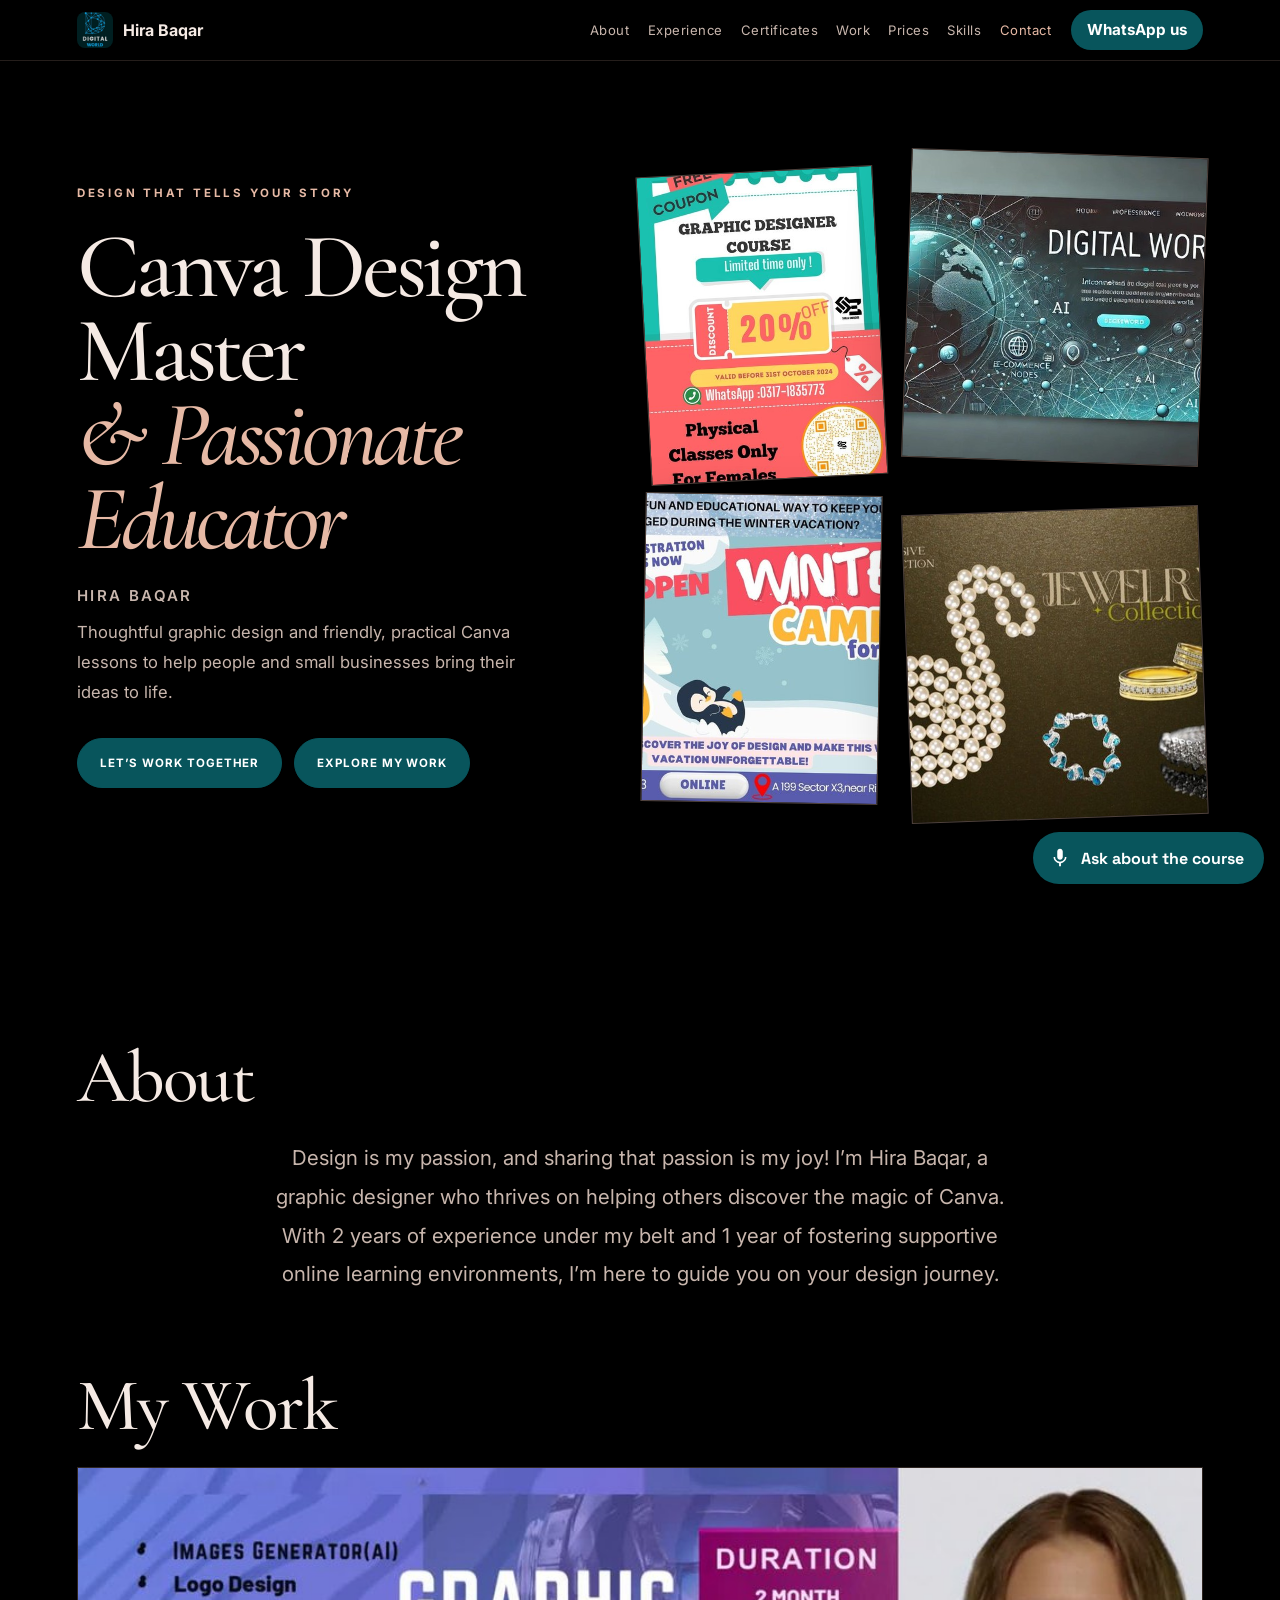
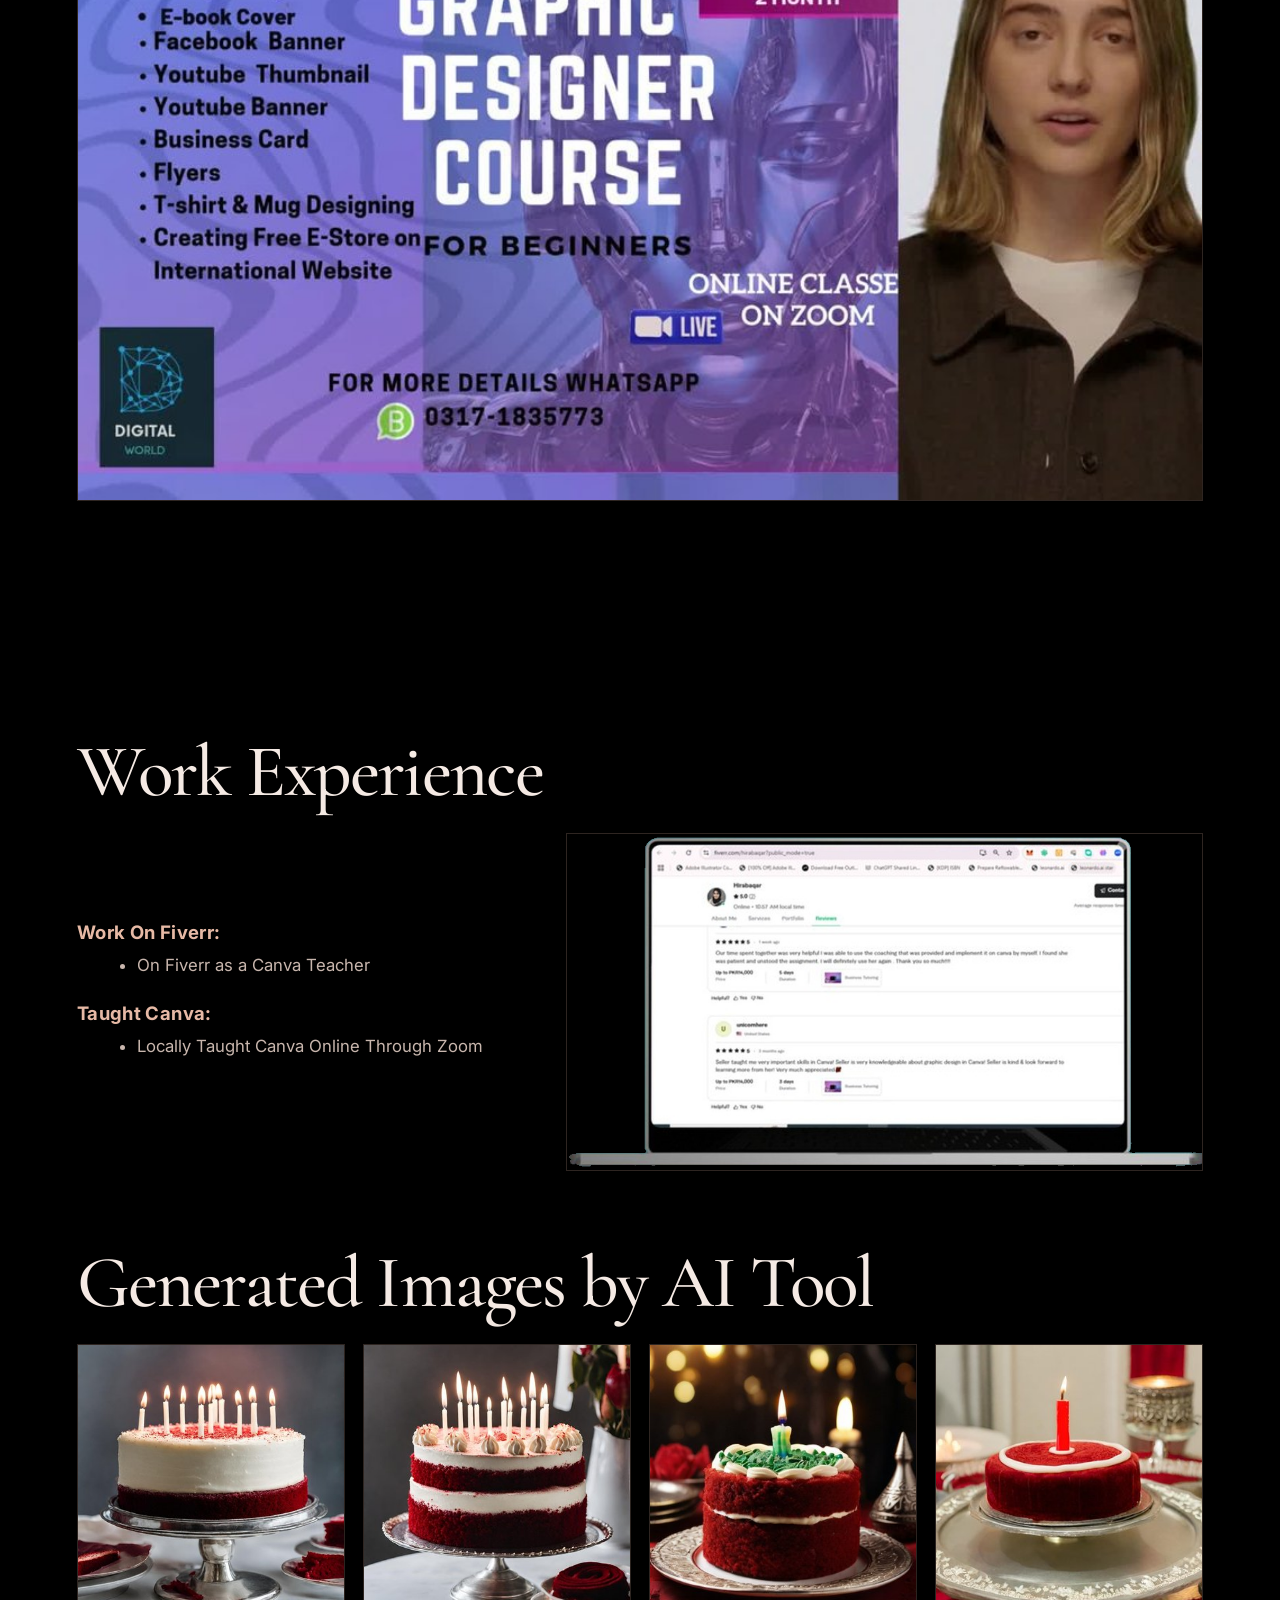
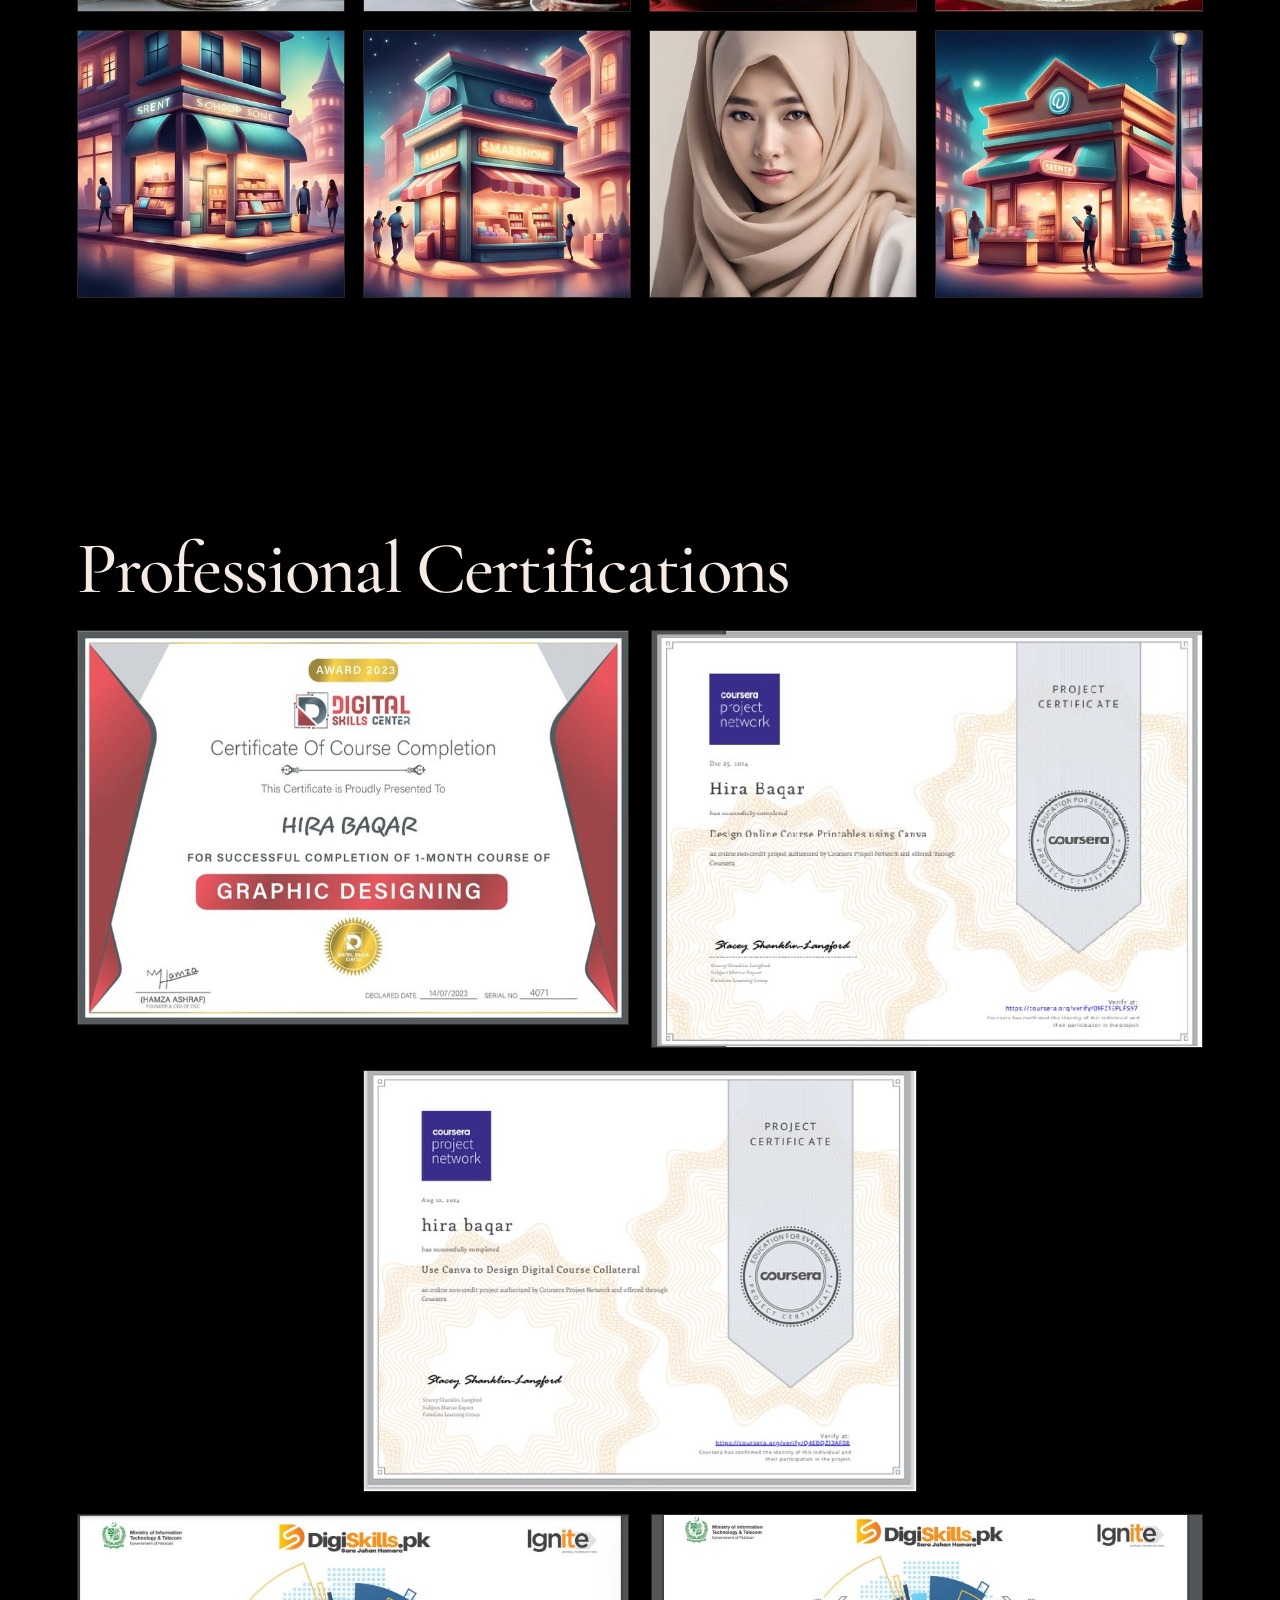
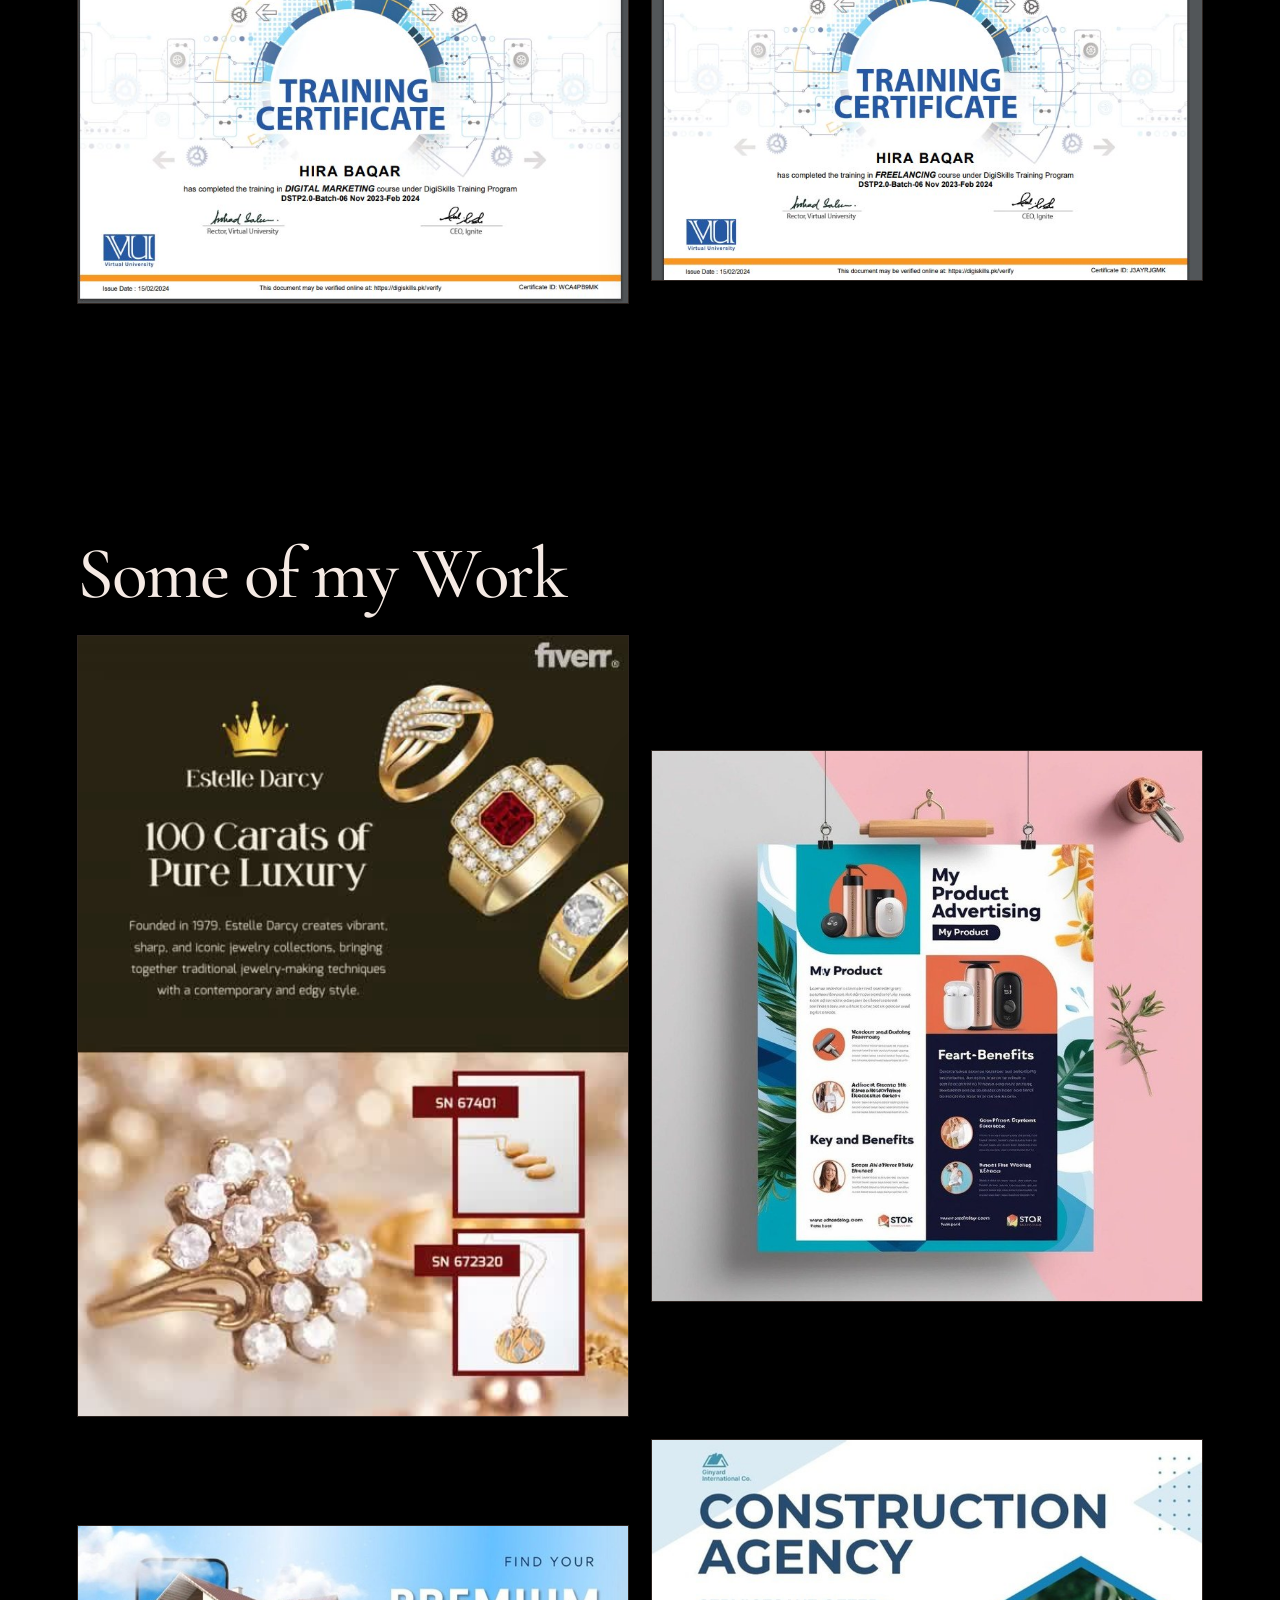
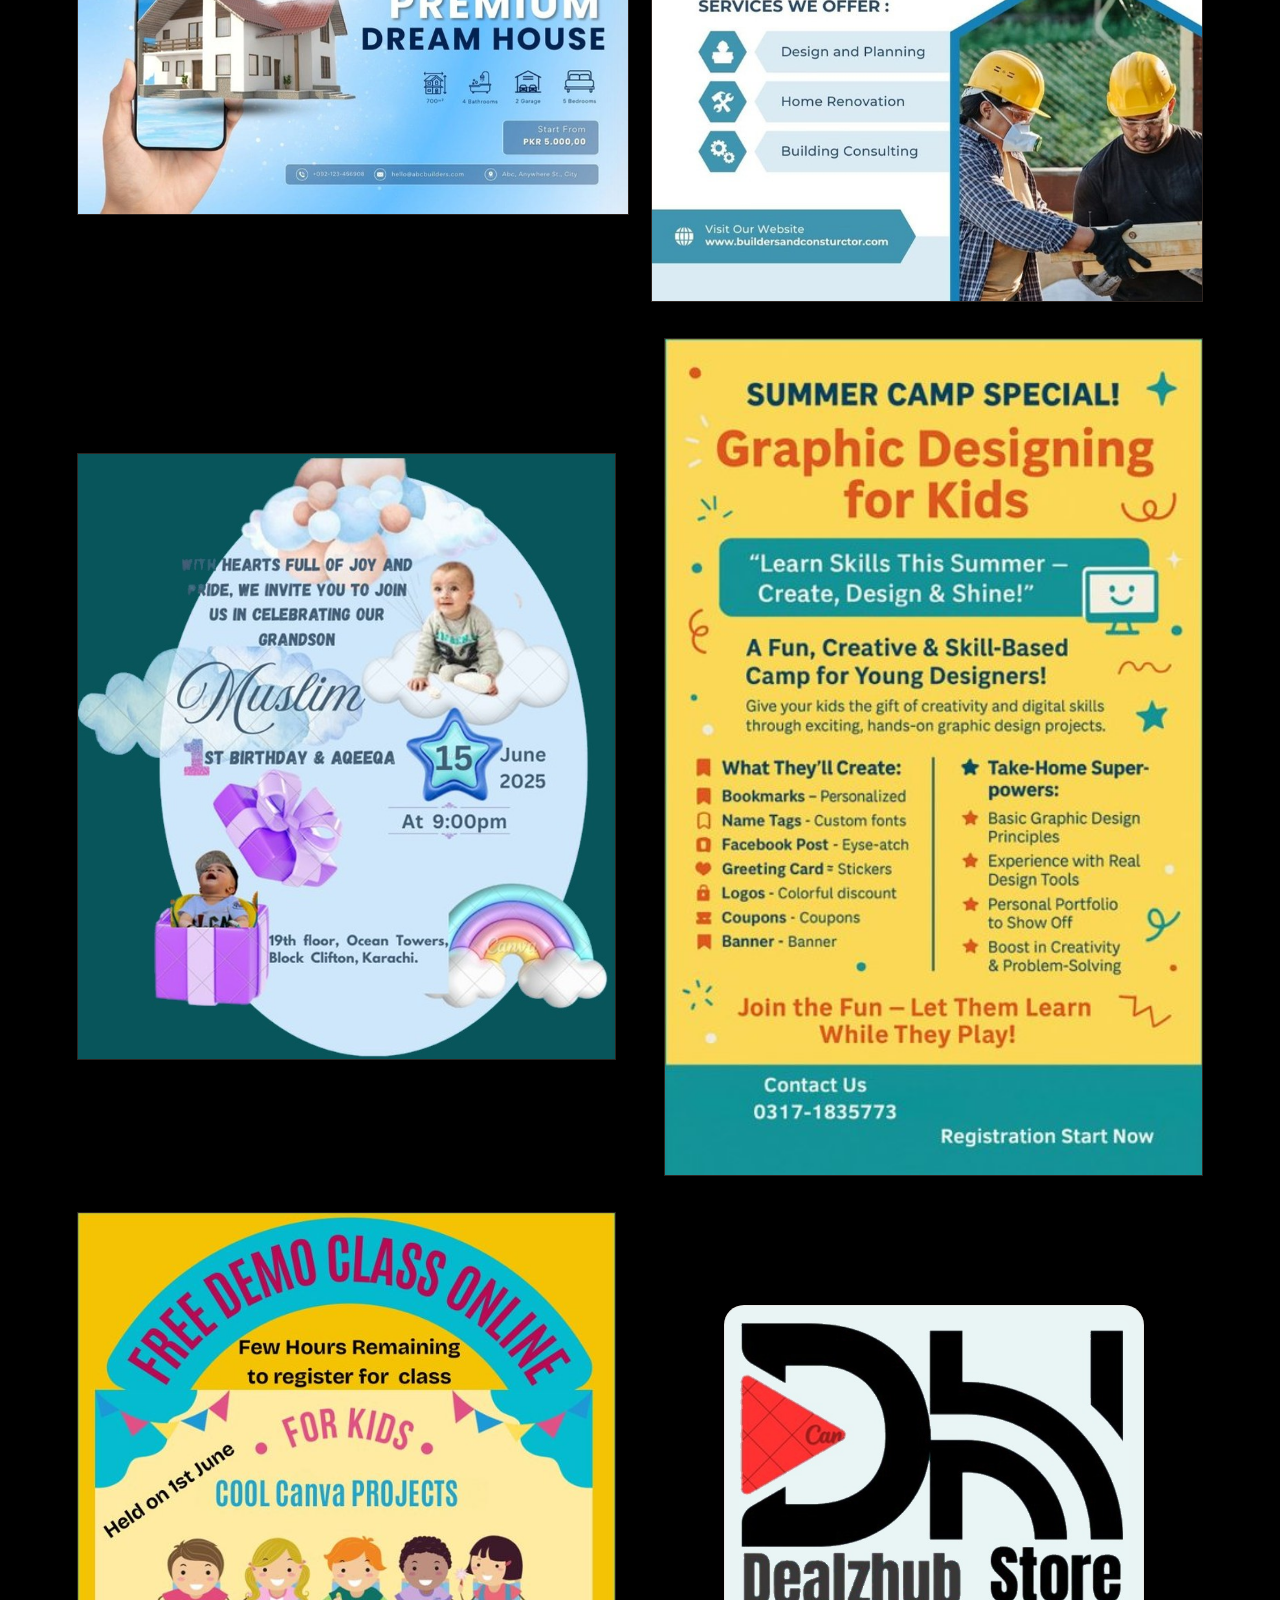
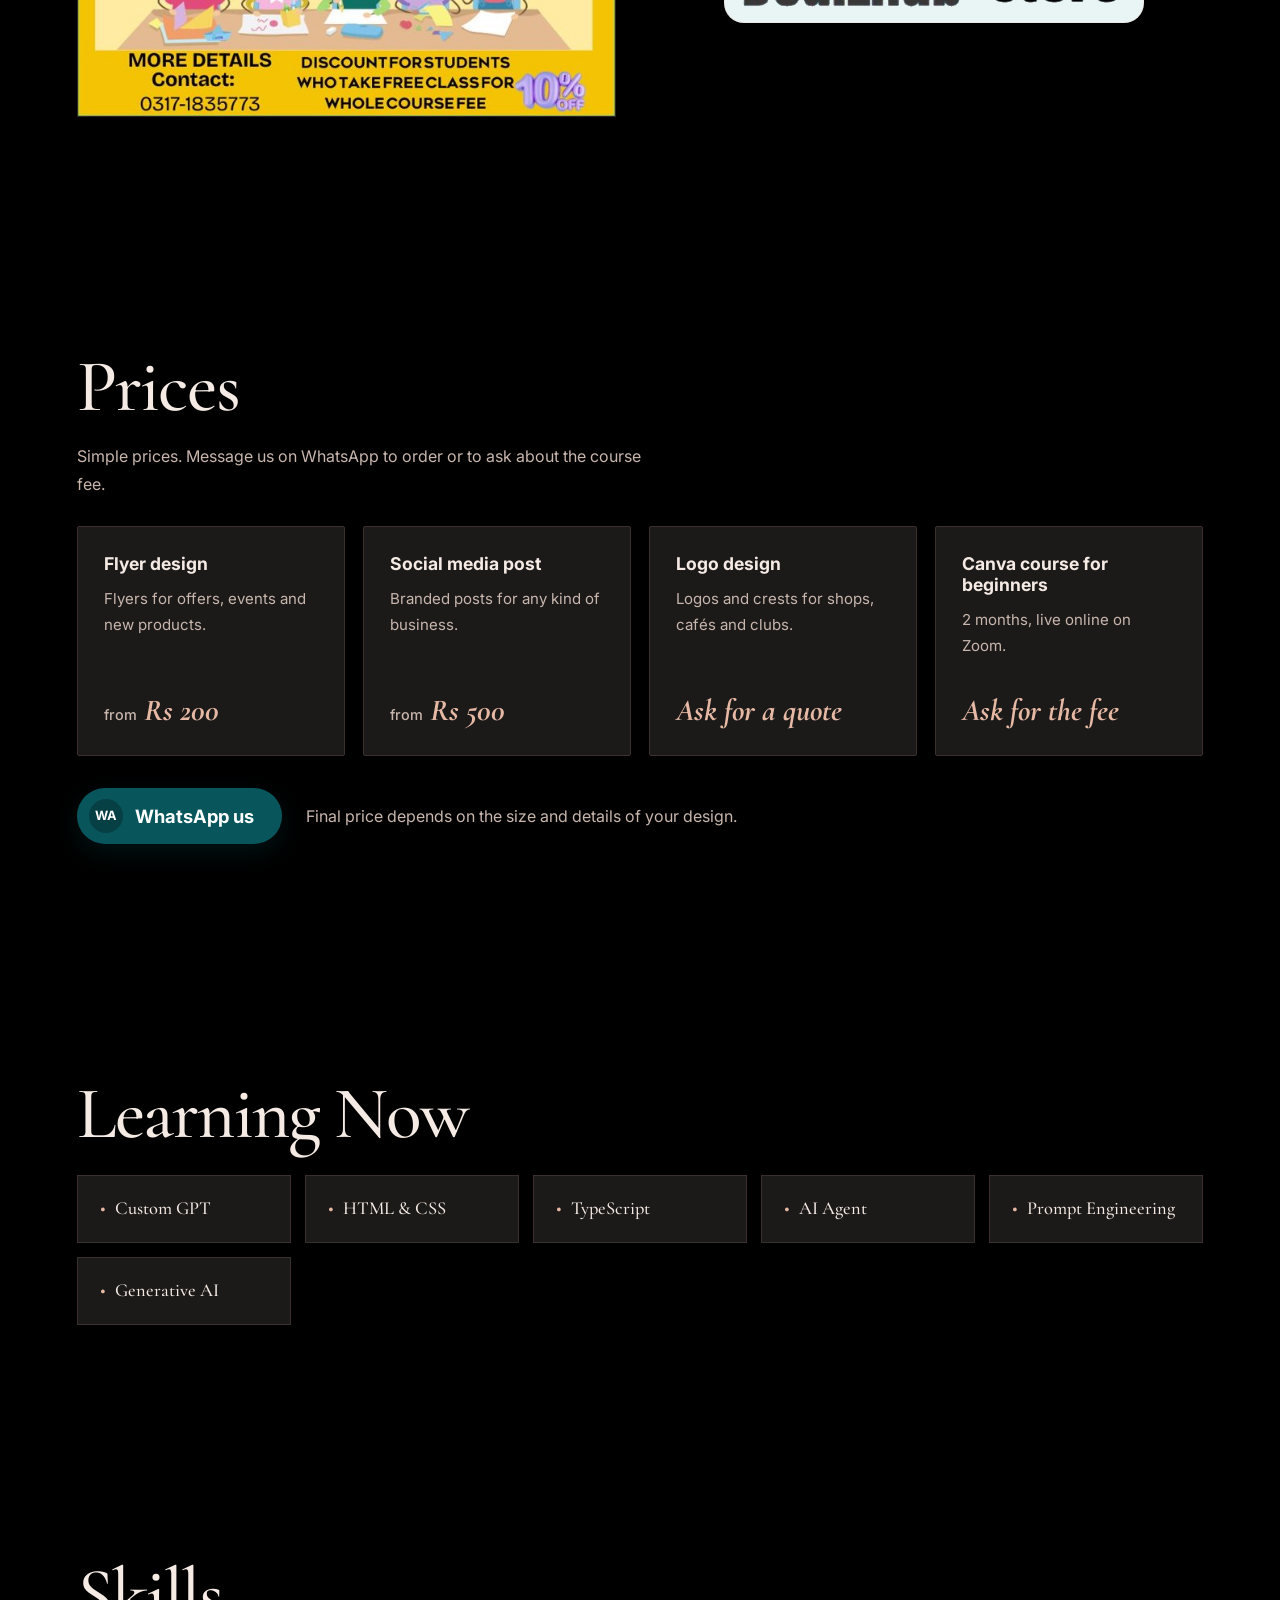
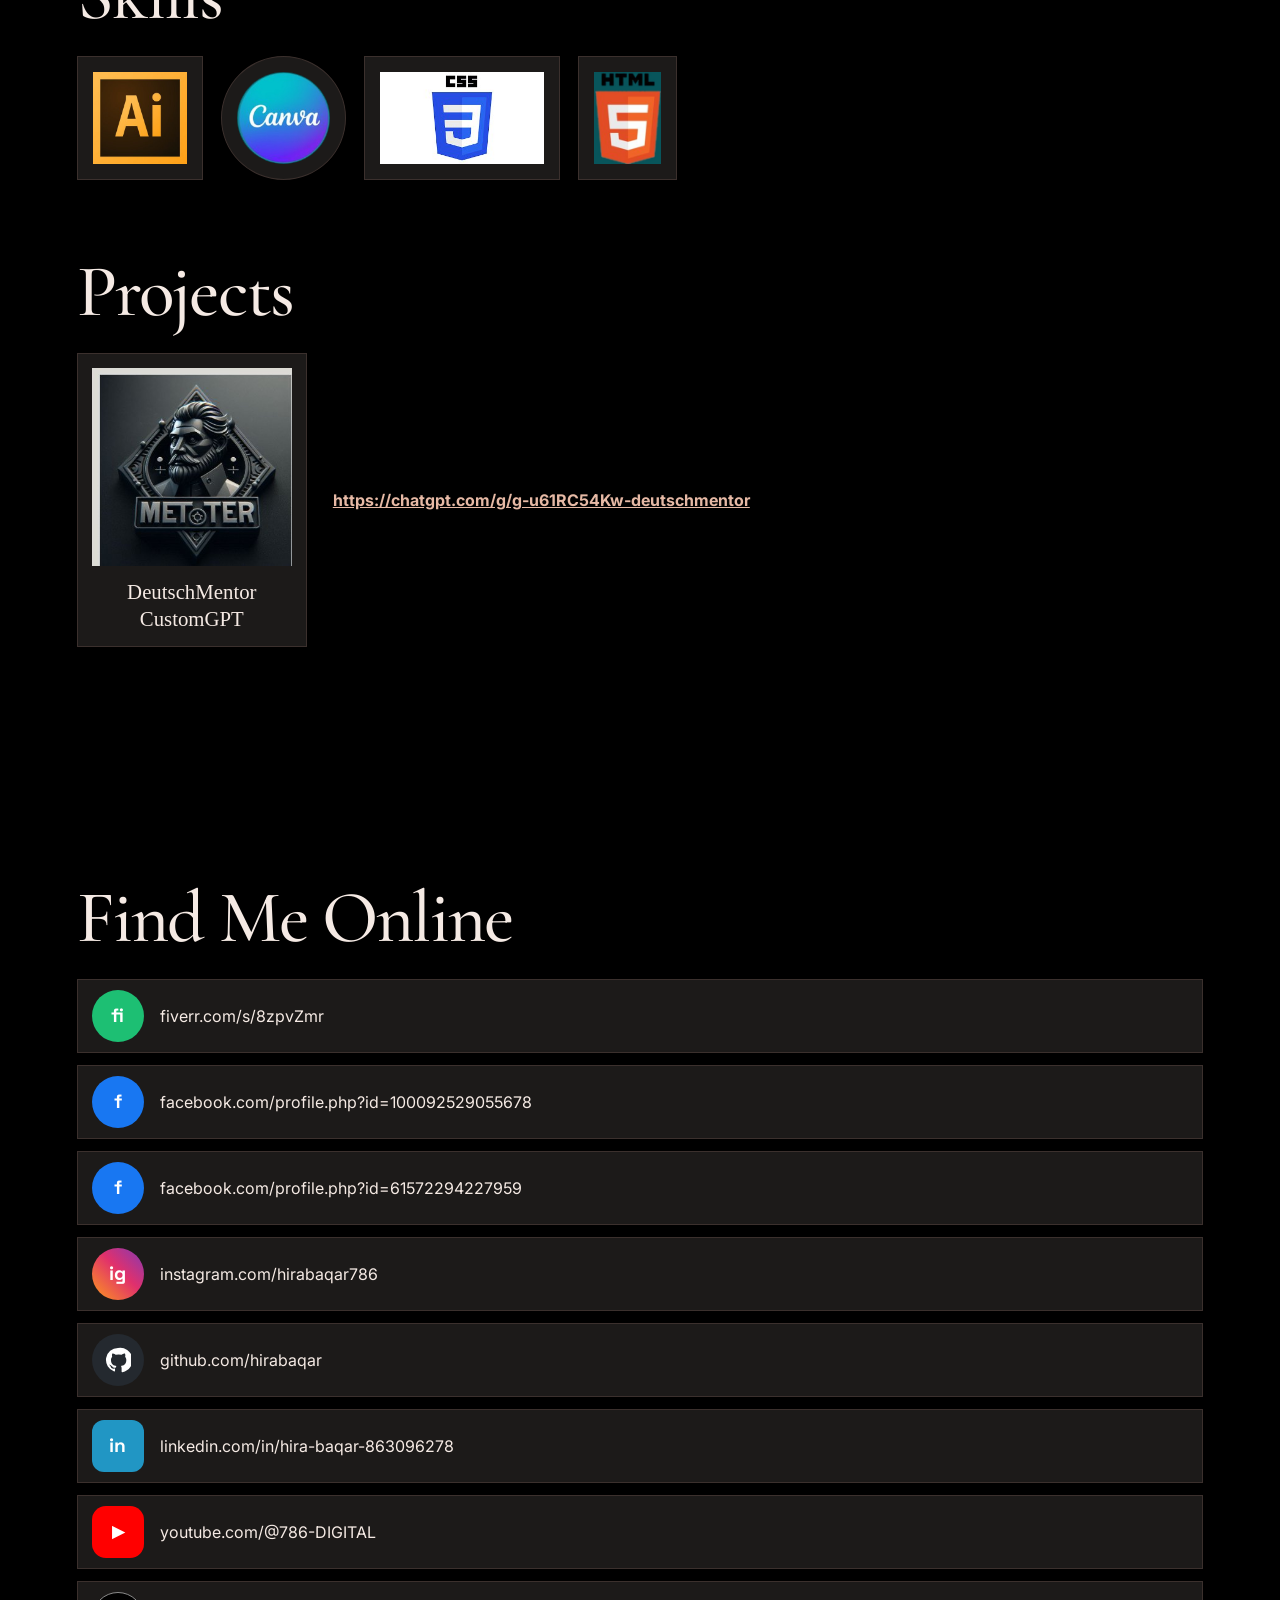
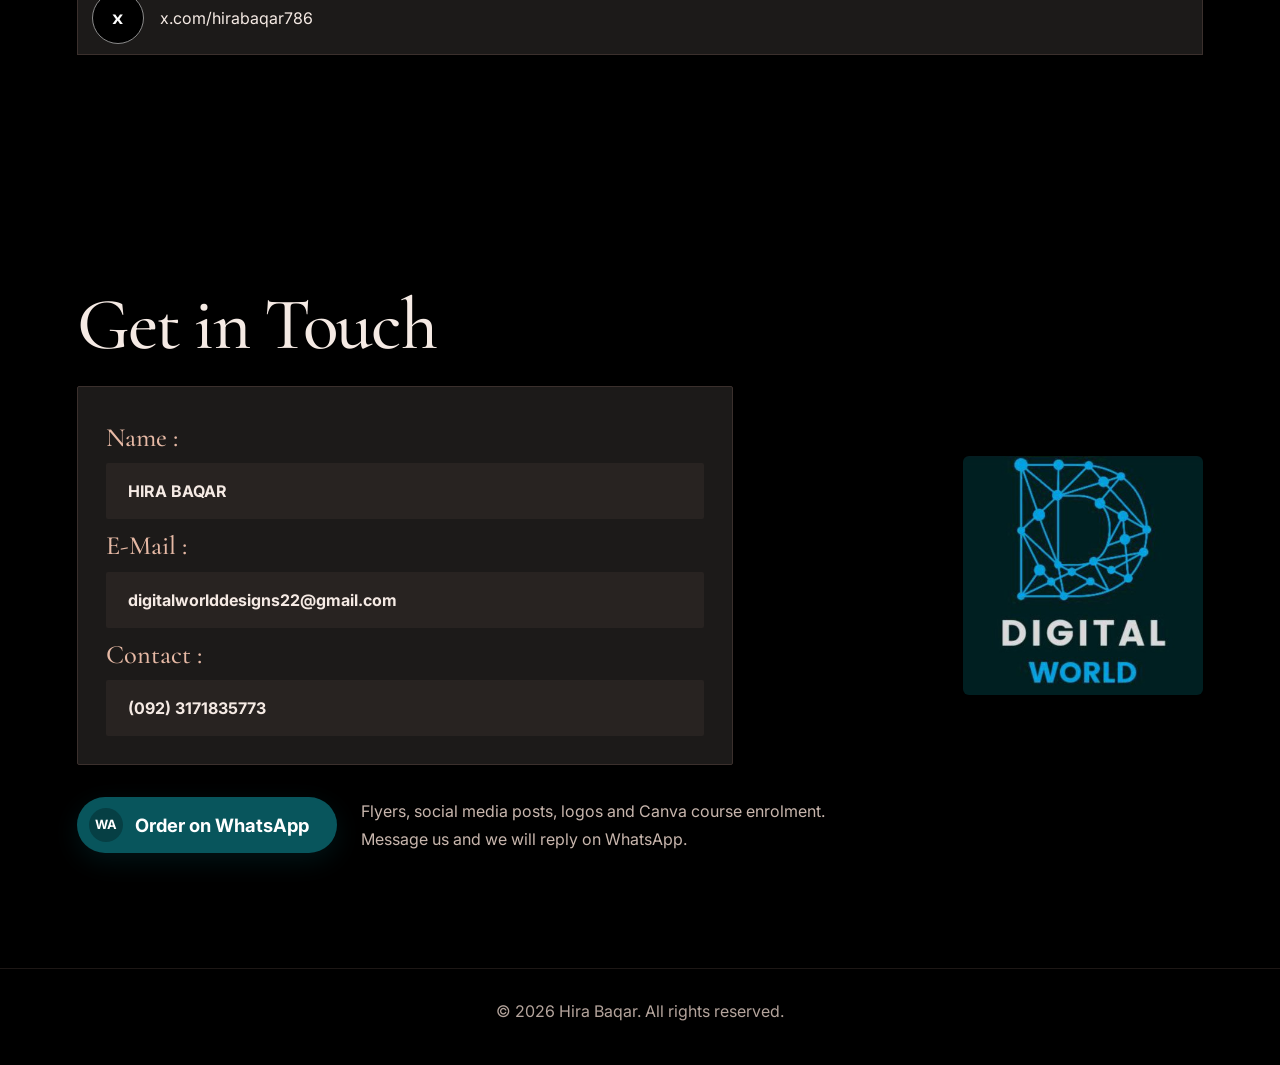
==== commit 011014b5: "Upgrade course assistant: payment flow, fee in PKR/USD, honest email handling, social links" ====
--- a/index.html
+++ b/index.html
@@ -15,10 +15,10 @@
 <link rel="preconnect" href="https://fonts.googleapis.com">
 <link rel="preconnect" href="https://fonts.gstatic.com" crossorigin>
 <link href="https://fonts.googleapis.com/css2?family=Cormorant+Garamond:wght@400;500;600;700&family=Inter:wght@400;500;600;700&family=Space+Grotesk:wght@500;700&display=swap" rel="stylesheet">
-<link rel="stylesheet" href="style.css?v=8">
-<link rel="stylesheet" href="voice-agent.css?v=7">
+<link rel="stylesheet" href="style.css?v=9">
+<link rel="stylesheet" href="voice-agent.css?v=8">
 <script src="script.js" defer></script>
-<script src="voice-agent.js?v=4" defer></script>
+<script src="voice-agent.js?v=5" defer></script>
 </head>
 <body>
 <div class="bg-ai" aria-hidden="true"><span>AI</span><span>&lt;/&gt;</span><span>{ }</span><span>0101</span><span>LLM</span><span>&#10022;</span></div>
@@ -168,11 +168,13 @@
   <h2>Find Me Online</h2>
   <ul class="social">
     <li><a href="https://www.fiverr.com/s/8zpvZmr" target="_blank" rel="noopener"><span class="dot fi">fi</span>fiverr.com/s/8zpvZmr</a></li>
-    <li><a href="https://www.facebook.com/Skillsenergise786/" target="_blank" rel="noopener"><span class="dot fb">f</span>facebook.com/Skillsenergise786</a></li>
-    <li><a href="https://www.instagram.com/huma_syeda7/" target="_blank" rel="noopener"><span class="dot ig">ig</span>instagram.com/huma_syeda7</a></li>
-    <li><a href="https://github.com/hirabaqar" target="_blank" rel="noopener"><span class="dot gh" aria-hidden="true"><svg viewBox="0 0 24 24" focusable="false"><path fill="currentColor" d="M12 .9a11.1 11.1 0 0 0-3.51 21.63c.56.1.76-.24.76-.54v-2.08c-3.1.67-3.76-1.32-3.76-1.32-.5-1.29-1.24-1.63-1.24-1.63-1.01-.69.08-.68.08-.68 1.12.08 1.7 1.15 1.7 1.15 1 .1.76 2.26 3.87 1.61.1-.72.4-1.22.7-1.5-2.48-.28-5.09-1.24-5.09-5.52 0-1.22.44-2.22 1.15-3-.12-.28-.5-1.43.11-2.98 0 0 .94-.3 3.05 1.15a10.58 10.58 0 0 1 5.55 0c2.11-1.44 3.05-1.15 3.05-1.15.61 1.55.23 2.7.11 2.98.72.78 1.15 1.78 1.15 3 0 4.29-2.61 5.24-5.1 5.51.4.35.75 1.03.75 2.08v3.08c0 .3.2.65.77.54A11.1 11.1 0 0 0 12 .9Z"/></svg></span>github.com/hirabaqar</a></li>
+    <li><a href="https://www.facebook.com/profile.php?id=100092529055678" target="_blank" rel="noopener"><span class="dot fb">f</span>facebook.com/profile.php?id=100092529055678</a></li>
+    <li><a href="https://www.facebook.com/profile.php?id=61572294227959" target="_blank" rel="noopener"><span class="dot fb">f</span>facebook.com/profile.php?id=61572294227959</a></li>
+    <li><a href="https://www.instagram.com/hirabaqar786/" target="_blank" rel="noopener"><span class="dot ig">ig</span>instagram.com/hirabaqar786</a></li>
+    <li><a href="https://github.com/hirabaqar?tab=repositories" target="_blank" rel="noopener"><span class="dot gh" aria-hidden="true"><svg viewBox="0 0 24 24" focusable="false"><path fill="currentColor" d="M12 .9a11.1 11.1 0 0 0-3.51 21.63c.56.1.76-.24.76-.54v-2.08c-3.1.67-3.76-1.32-3.76-1.32-.5-1.29-1.24-1.63-1.24-1.63-1.01-.69.08-.68.08-.68 1.12.08 1.7 1.15 1.7 1.15 1 .1.76 2.26 3.87 1.61.1-.72.4-1.22.7-1.5-2.48-.28-5.09-1.24-5.09-5.52 0-1.22.44-2.22 1.15-3-.12-.28-.5-1.43.11-2.98 0 0 .94-.3 3.05 1.15a10.58 10.58 0 0 1 5.55 0c2.11-1.44 3.05-1.15 3.05-1.15.61 1.55.23 2.7.11 2.98.72.78 1.15 1.78 1.15 3 0 4.29-2.61 5.24-5.1 5.51.4.35.75 1.03.75 2.08v3.08c0 .3.2.65.77.54A11.1 11.1 0 0 0 12 .9Z"/></svg></span>github.com/hirabaqar</a></li>
     <li><a href="https://www.linkedin.com/in/hira-baqar-863096278/" target="_blank" rel="noopener"><span class="dot in">in</span>linkedin.com/in/hira-baqar-863096278</a></li>
     <li><a href="https://www.youtube.com/@786-DIGITAL" target="_blank" rel="noopener"><span class="dot yt">&#9654;</span>youtube.com/@786-DIGITAL</a></li>
+    <li><a href="https://x.com/hirabaqar786" target="_blank" rel="noopener"><span class="dot x" aria-hidden="true">X</span>x.com/hirabaqar786</a></li>
   </ul>
 </section>
 
--- a/style.css
+++ b/style.css
@@ -91,6 +91,7 @@
 .dot svg{width:26px;height:26px}
 .fi{background:#1dbf73}.fb{background:#1877f2}.social .dot.in{background:#2196c4;border-radius:12px}.yt{background:#f00;border-radius:14px;font-size:1rem}
 .social .dot.gh{background:#24292f}
+.social .dot.x{background:#000;border:1px solid #8a8a8a}
 .ig{background:linear-gradient(45deg,#fd9a1c,#e1306c 55%,#833ab4)}
 
 /* get in touch */
--- a/voice-agent.css
+++ b/voice-agent.css
@@ -39,4 +39,5 @@
 .va-links a[data-n="linkedin"]{background:#2196c4;color:#fff}
 .va-links a[data-n="youtube"]{background:#f00;color:#fff}
 .va-links a[data-n="instagram"]{background:linear-gradient(45deg,#fd9a1c,#e1306c 55%,#833ab4);color:#fff}
+.va-links a[data-n="x"]{background:#000;color:#fff;border:1px solid #777}
 .va-links a[data-n="whatsapp"]{background:#08555C;color:#fff}
